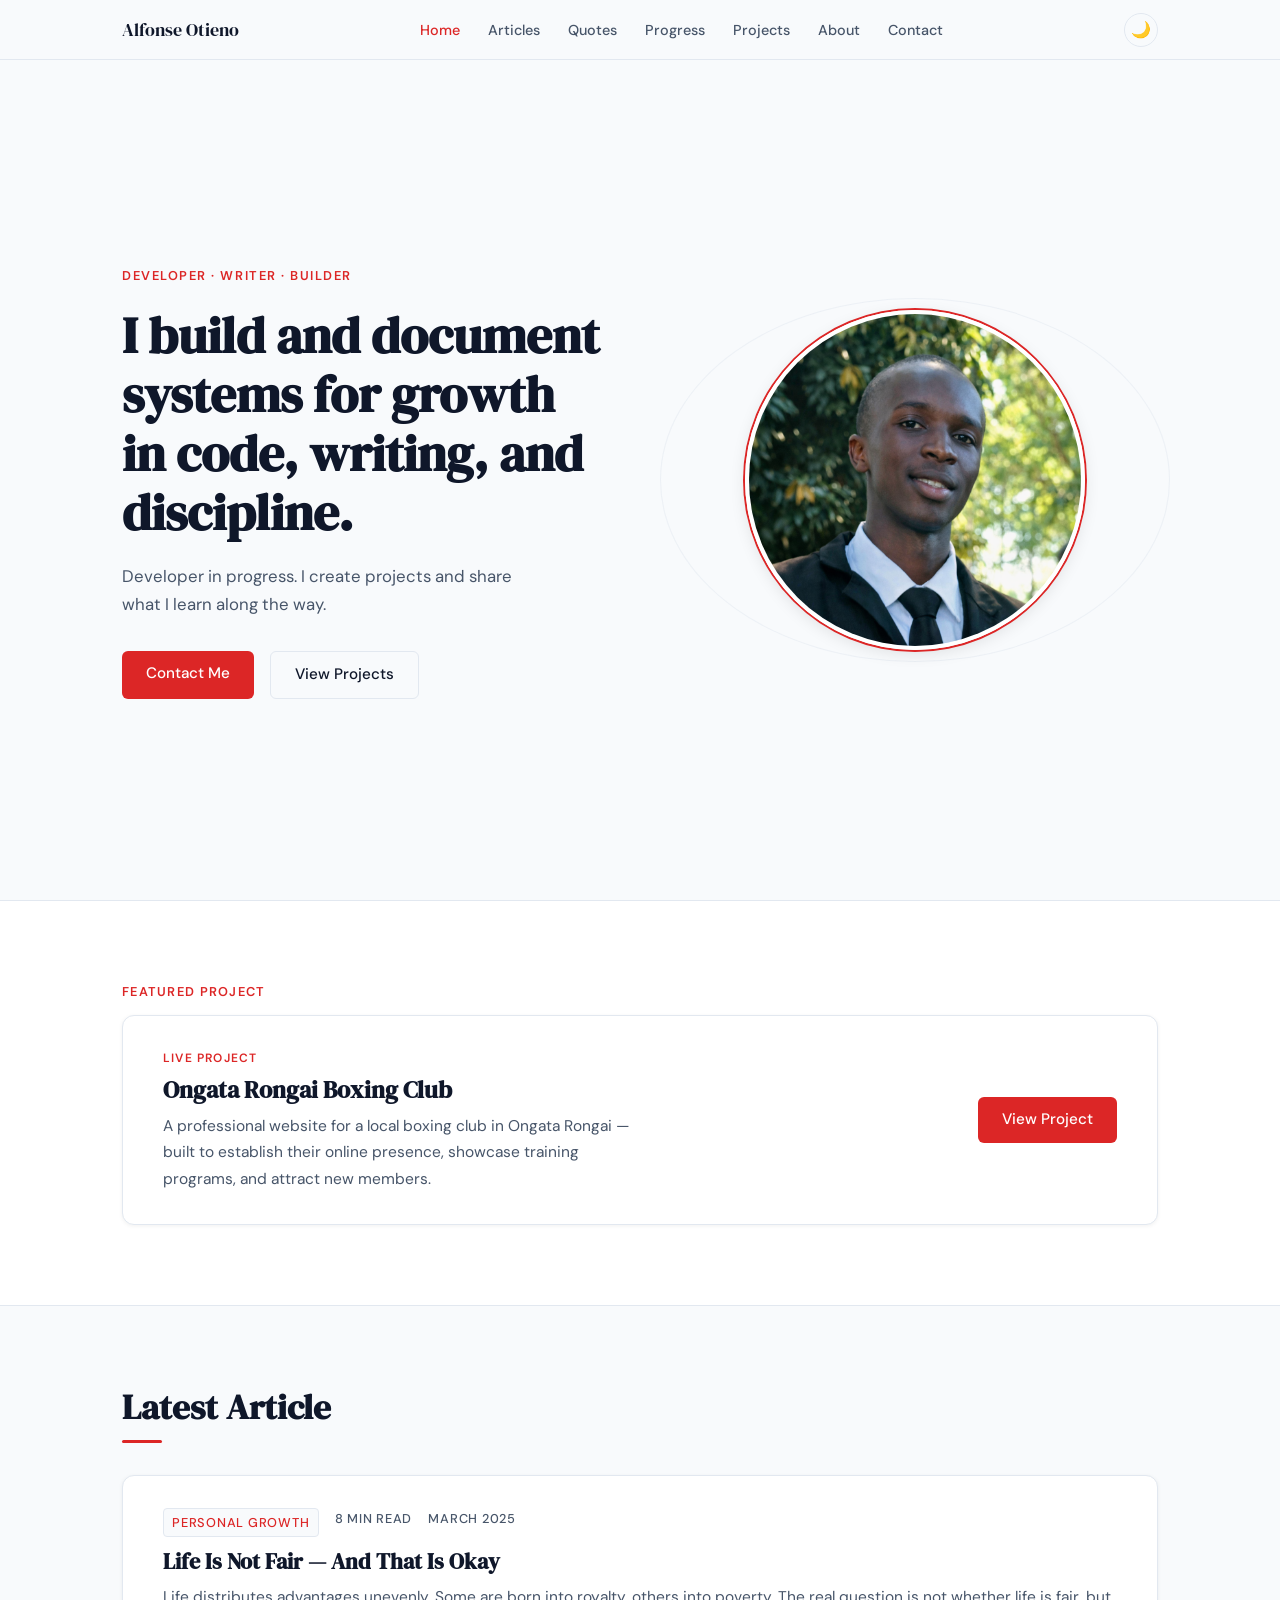
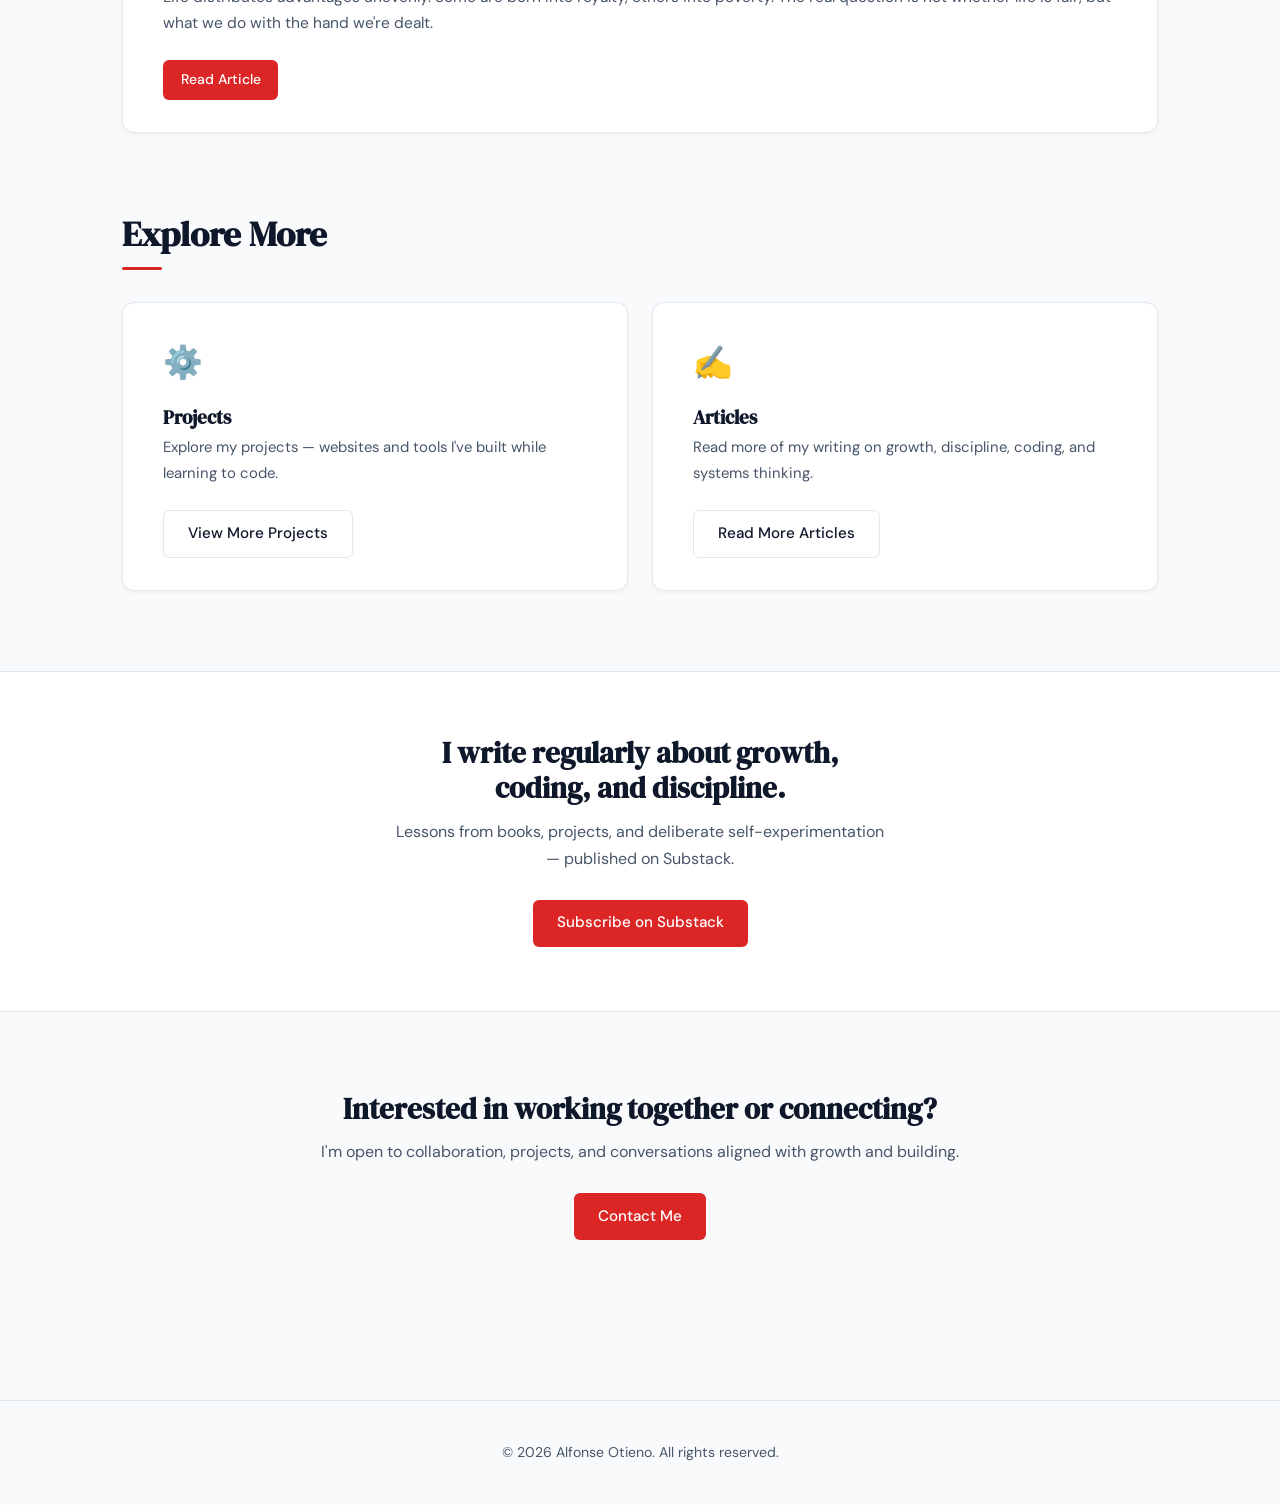
==== index.html @ d92a1841 "Added meta data to improve SEO" ====
<!DOCTYPE html>
<html lang="en">
<head>
<meta charset="UTF-8" />
<meta name="viewport" content="width=device-width, initial-scale=1.0"/>
<!-- Primary SEO -->
<meta name="description" content="Alfonse Otieno — developer portfolio featuring real-world projects, coding progress, and lessons learned while building systems for growth.">
<meta name="keywords" content="Alfonse Otieno, developer portfolio, learn coding, beginner developer, web development projects, JavaScript, HTML, CSS">
<meta name="author" content="Alfonse Otieno">
<meta name="robots" content="index, follow">

<link rel="canonical" href="https://alfonseotieno.github.io/">
<title>Alfonse Otieno — Developer & Self-Directed Learner</title>
<link rel="preconnect" href="https://fonts.googleapis.com">
<link rel="preconnect" href="https://fonts.gstatic.com" crossorigin>
<link href="https://fonts.googleapis.com/css2?family=DM+Serif+Display:ital@0;1&family=DM+Sans:wght@300;400;500;600&display=swap" rel="stylesheet">
<link rel="stylesheet" href="style.css">
</head>
<body>

<!-- NAV -->
<nav>
  <div class="nav-inner">
    <a class="nav-logo" href="index.html">Alfonse Otieno</a>
    <ul class="nav-links">
      <li><a href="index.html">Home</a></li>
      <li><a href="articles.html">Articles</a></li>
      <li><a href="quotes.html">Quotes</a></li>
      <li><a href="progress.html">Progress</a></li>
      <li><a href="projects.html">Projects</a></li>
      <li><a href="about.html">About</a></li>
      <li><a href="contact.html">Contact</a></li>
    </ul>
    <div style="display:flex;align-items:center;gap:0.75rem;">
      <button class="theme-toggle" title="Toggle theme" aria-label="Toggle theme">
        <span id="theme-icon">🌙</span>
      </button>
      <button class="hamburger" aria-label="Menu">
        <span></span><span></span><span></span>
      </button>
    </div>
  </div>
</nav>
<div class="mobile-menu" id="mobile-menu">
  <a href="index.html">Home</a>
  <a href="articles.html">Articles</a>
  <a href="quotes.html">Quotes</a>
  <a href="progress.html">Progress</a>
  <a href="projects.html">Projects</a>
  <a href="about.html">About</a>
  <a href="contact.html">Contact</a>
</div>

<!-- HERO -->
<section class="hero">
  <div class="container">
    <div class="hero-inner">
      <div class="hero-text">
        <span class="hero-eyebrow">Developer · Writer · Builder</span>
        <h1 class="hero-headline">I build and document systems for growth in code, writing, and discipline.</h1>
        <p class="hero-subtext">Developer in progress. I create projects and share what I learn along the way.</p>
        <div class="hero-buttons">
          <a href="contact.html" class="btn btn-primary">Contact Me</a>
          <a href="projects.html" class="btn btn-secondary">View Projects</a>
        </div>
      </div>
      <div class="hero-image-wrap">
        <img src="alfonse.png" alt="Alfonse Otieno" />
      </div>
    </div>
  </div>
</section>

<!-- FEATURED PROJECT -->
<section class="section" style="background:var(--card-bg);border-top:1px solid var(--border);border-bottom:1px solid var(--border);">
  <div class="container">
    <p class="featured-label">Featured Project</p>
    <div class="featured-project-card">
      <div>
        <div class="project-label">Live Project</div>
        <h3>Ongata Rongai Boxing Club</h3>
        <p>A professional website for a local boxing club in Ongata Rongai — built to establish their online presence, showcase training programs, and attract new members.</p>
      </div>
      <div class="fp-actions">
        <a href="https://orbc.co.ke" target="_blank" rel="noopener" class="btn btn-primary">View Project</a>
      </div>
    </div>
  </div>
</section>

<!-- LATEST ARTICLE -->
<section class="section">
  <div class="container">
    <h2 class="section-title">Latest Article</h2>
    <div class="divider"></div>
    <div class="article-preview-card">
      <div class="article-meta">
        <span class="tag">Personal Growth</span>
        <span>8 min read</span>
        <span>March 2025</span>
      </div>
      <h3>Life Is Not Fair — And That Is Okay</h3>
      <p>Life distributes advantages unevenly. Some are born into royalty, others into poverty. The real question is not whether life is fair, but what we do with the hand we're dealt.</p>
      <a href="articles.html" class="btn btn-primary btn-sm">Read Article</a>
    </div>
  </div>
</section>

<!-- EXPLORE MORE -->
<section class="section" style="padding-top:0;">
  <div class="container">
    <h2 class="section-title">Explore More</h2>
    <div class="divider"></div>
    <div class="explore-grid">
      <div class="explore-card">
        <div class="icon">⚙️</div>
        <h3>Projects</h3>
        <p>Explore my projects — websites and tools I've built while learning to code.</p>
        <a href="projects.html" class="btn btn-secondary">View More Projects</a>
      </div>
      <div class="explore-card">
        <div class="icon">✍️</div>
        <h3>Articles</h3>
        <p>Read more of my writing on growth, discipline, coding, and systems thinking.</p>
        <a href="articles.html" class="btn btn-secondary">Read More Articles</a>
      </div>
    </div>
  </div>
</section>

<!-- SUBSTACK CTA -->
<section class="substack-section">
  <div class="substack-inner">
    <h2>I write regularly about growth, coding, and discipline.</h2>
    <p>Lessons from books, projects, and deliberate self-experimentation — published on Substack.</p>
    <a href="https://alfonseotieno.substack.com" target="_blank" rel="noopener" class="btn btn-primary">Subscribe on Substack</a>
  </div>
</section>

<!-- FINAL CTA -->
<section class="section final-cta">
  <div class="container">
    <h2>Interested in working together or connecting?</h2>
    <p>I'm open to collaboration, projects, and conversations aligned with growth and building.</p>
    <a href="contact.html" class="btn btn-primary">Contact Me</a>
  </div>
</section>

<footer>
  <div class="container">
    <p>© 2026 Alfonse Otieno. All rights reserved.</p>
  </div>
</footer>

<script src="main.js"></script>
</body>
</html>
---- style.css ----
/* ============================================================
   ALFONSE OTIENO — PORTFOLIO
   style.css — Global Stylesheet
   ============================================================ */

/* ── COLOR SYSTEM ─────────────────────────────────────────── */
:root {
  --bg: #F8FAFC;
  --text-primary: #0F172A;
  --text-secondary: #475569;
  --accent: #DC2626;
  --accent-hover: #B91C1C;
  --card-bg: #FFFFFF;
  --border: #E2E8F0;
  --shadow: 0 1px 4px rgba(0,0,0,0.06);
  --shadow-hover: 0 4px 16px rgba(0,0,0,0.10);
  --nav-bg: rgba(248,250,252,0.92);
}
[data-theme="dark"] {
  --bg: #0B0F19;
  --text-primary: #E2E8F0;
  --text-secondary: #94A3B8;
  --accent: #EF4444;
  --accent-hover: #DC2626;
  --card-bg: #111827;
  --border: #1F2937;
  --shadow: 0 1px 4px rgba(0,0,0,0.3);
  --shadow-hover: 0 4px 16px rgba(0,0,0,0.4);
  --nav-bg: rgba(11,15,25,0.92);
}

/* ── BASE ─────────────────────────────────────────────────── */
*, *::before, *::after { box-sizing: border-box; margin: 0; padding: 0; }
html { scroll-behavior: smooth; }
body {
  font-family: 'DM Sans', sans-serif;
  background: var(--bg);
  color: var(--text-primary);
  line-height: 1.7;
  transition: background 0.3s, color 0.3s;
}
h1, h2, h3, h4 {
  font-family: 'DM Serif Display', serif;
  color: var(--text-primary);
  line-height: 1.2;
}
p { color: var(--text-secondary); }
a { color: var(--text-primary); text-decoration: none; transition: color 0.2s; }
a:hover { color: var(--accent); }
img { max-width: 100%; display: block; }

/* ── BUTTONS ──────────────────────────────────────────────── */
.btn {
  display: inline-block;
  padding: 0.65rem 1.5rem;
  border-radius: 6px;
  font-family: 'DM Sans', sans-serif;
  font-weight: 500;
  font-size: 0.95rem;
  cursor: pointer;
  border: none;
  transition: background 0.2s, color 0.2s, box-shadow 0.2s, transform 0.15s;
  text-decoration: none;
}
.btn-primary { background: var(--accent); color: #fff; }
.btn-primary:hover {
  background: var(--accent-hover);
  color: #fff;
  transform: translateY(-1px);
  box-shadow: 0 4px 12px rgba(220,38,38,0.25);
}
.btn-secondary {
  background: transparent;
  color: var(--text-primary);
  border: 1.5px solid var(--border);
}
.btn-secondary:hover {
  background: var(--card-bg);
  color: var(--accent);
  border-color: var(--accent);
  transform: translateY(-1px);
}
.btn-sm { padding: 0.5rem 1.1rem; font-size: 0.875rem; }

/* ── NAV ──────────────────────────────────────────────────── */
nav {
  position: fixed;
  top: 0; left: 0; right: 0;
  z-index: 100;
  background: var(--nav-bg);
  backdrop-filter: blur(10px);
  border-bottom: 1px solid var(--border);
  height: 60px;
  display: flex;
  align-items: center;
}
.nav-inner {
  max-width: 1100px;
  margin: 0 auto;
  padding: 0 2rem;
  width: 100%;
  display: flex;
  align-items: center;
  justify-content: space-between;
}
.nav-logo {
  font-family: 'DM Serif Display', serif;
  font-size: 1.15rem;
  color: var(--text-primary);
  font-weight: 400;
}
.nav-links {
  display: flex;
  align-items: center;
  gap: 1.75rem;
  list-style: none;
}
.nav-links a {
  font-size: 0.9rem;
  font-weight: 500;
  color: var(--text-secondary);
  transition: color 0.2s;
}
.nav-links a:hover,
.nav-links a.active { color: var(--accent); }
.theme-toggle {
  background: none;
  border: 1.5px solid var(--border);
  border-radius: 50%;
  width: 34px; height: 34px;
  cursor: pointer;
  display: flex; align-items: center; justify-content: center;
  font-size: 1rem;
  color: var(--text-primary);
  transition: border-color 0.2s, color 0.2s;
}
.theme-toggle:hover { border-color: var(--accent); color: var(--accent); }
.hamburger {
  display: none;
  flex-direction: column;
  gap: 5px;
  cursor: pointer;
  background: none;
  border: none;
  padding: 4px;
}
.hamburger span {
  display: block;
  width: 22px; height: 2px;
  background: var(--text-primary);
  border-radius: 2px;
  transition: all 0.3s;
}
.mobile-menu {
  display: none;
  position: fixed;
  top: 60px; left: 0; right: 0;
  background: var(--card-bg);
  border-bottom: 1px solid var(--border);
  z-index: 99;
  padding: 1rem 2rem 1.5rem;
  flex-direction: column;
  gap: 1rem;
}
.mobile-menu.open { display: flex; }
.mobile-menu a {
  font-size: 1rem;
  font-weight: 500;
  color: var(--text-secondary);
  padding: 0.5rem 0;
  border-bottom: 1px solid var(--border);
}
.mobile-menu a:hover { color: var(--accent); }

/* ── LAYOUT UTILITIES ─────────────────────────────────────── */
body { padding-top: 60px; }
.container { max-width: 1100px; margin: 0 auto; padding: 0 2rem; }
.section { padding: 5rem 0; }
.section-sm { padding: 3.5rem 0; }
.section-title { font-size: clamp(1.6rem, 3vw, 2.2rem); margin-bottom: 0.5rem; }
.section-subtitle { color: var(--text-secondary); font-size: 1.05rem; margin-bottom: 2.5rem; }
.divider {
  width: 40px; height: 3px;
  background: var(--accent);
  border-radius: 2px;
  margin: 0.75rem 0 2rem;
}
.page-header {
  padding: 5rem 0 3rem;
  border-bottom: 1px solid var(--border);
  margin-bottom: 4rem;
}
.page-header h1 { font-size: clamp(2rem, 4vw, 3rem); margin-bottom: 0.5rem; }
.page-header p { font-size: 1.05rem; max-width: 520px; }

/* ── FOOTER ───────────────────────────────────────────────── */
footer {
  border-top: 1px solid var(--border);
  padding: 2.5rem 0;
  text-align: center;
  margin-top: 5rem;
}
footer p { font-size: 0.88rem; color: var(--text-secondary); }

/* ── HOME — HERO ──────────────────────────────────────────── */
.hero {
  min-height: calc(100vh - 60px);
  display: flex;
  align-items: center;
  padding: 4rem 0;
}
.hero-inner {
  display: grid;
  grid-template-columns: 1fr 1fr;
  gap: 4rem;
  align-items: center;
  width: 100%;
}
.hero-eyebrow {
  display: inline-block;
  font-size: 0.8rem;
  font-weight: 600;
  letter-spacing: 0.12em;
  text-transform: uppercase;
  color: var(--accent);
  margin-bottom: 1.25rem;
}
.hero-headline {
  font-size: clamp(2rem, 4.5vw, 3.2rem);
  line-height: 1.15;
  margin-bottom: 1.25rem;
}
.hero-subtext {
  font-size: 1.05rem;
  color: var(--text-secondary);
  margin-bottom: 2rem;
  max-width: 420px;
}
.hero-buttons { display: flex; gap: 1rem; flex-wrap: wrap; }
.hero-image-wrap {
  display: flex;
  justify-content: center;
  align-items: center;
  position: relative;
}
.hero-image-wrap::before {
  content: '';
  position: absolute;
  inset: -12px;
  border: 1.5px solid var(--border);
  border-radius: 50%;
  opacity: 0.5;
}
.hero-image-wrap img {
  width: 340px; height: 340px;
  object-fit: cover;
  border-radius: 50%;
  border: 4px solid var(--card-bg);
  box-shadow: 0 0 0 2px var(--accent), var(--shadow-hover);
  position: relative;
  z-index: 1;
}

/* ── HOME — FEATURED PROJECT ──────────────────────────────── */
.featured-project-card {
  background: var(--card-bg);
  border: 1px solid var(--border);
  border-radius: 12px;
  padding: 2rem 2.5rem;
  box-shadow: var(--shadow);
  display: flex;
  justify-content: space-between;
  align-items: center;
  gap: 2rem;
  transition: box-shadow 0.2s, transform 0.2s;
}
.featured-project-card:hover { box-shadow: var(--shadow-hover); transform: translateY(-2px); }
.featured-project-card .project-label {
  font-size: 0.75rem;
  font-weight: 600;
  letter-spacing: 0.1em;
  text-transform: uppercase;
  color: var(--accent);
  margin-bottom: 0.5rem;
}
.featured-project-card h3 { font-size: 1.5rem; margin-bottom: 0.5rem; }
.featured-project-card p { font-size: 0.97rem; max-width: 480px; }
.featured-project-card .fp-actions { flex-shrink: 0; }
.featured-label {
  font-size: 0.8rem;
  text-transform: uppercase;
  letter-spacing: 0.1em;
  color: var(--accent);
  font-family: 'DM Sans', sans-serif;
  font-weight: 600;
  margin-bottom: 0.75rem;
}

/* ── HOME — ARTICLE PREVIEW ───────────────────────────────── */
.article-preview-card {
  background: var(--card-bg);
  border: 1px solid var(--border);
  border-radius: 12px;
  padding: 2rem 2.5rem;
  box-shadow: var(--shadow);
  transition: box-shadow 0.2s, transform 0.2s;
}
.article-preview-card:hover { box-shadow: var(--shadow-hover); transform: translateY(-2px); }
.article-meta {
  display: flex; gap: 1rem;
  font-size: 0.8rem;
  font-weight: 500;
  color: var(--text-secondary);
  margin-bottom: 0.75rem;
  text-transform: uppercase;
  letter-spacing: 0.06em;
  flex-wrap: wrap;
}
.article-meta .tag {
  background: var(--bg);
  border: 1px solid var(--border);
  border-radius: 4px;
  padding: 0.15rem 0.5rem;
  color: var(--accent);
}
.article-preview-card h3 { font-size: 1.4rem; margin-bottom: 0.5rem; }
.article-preview-card p { font-size: 0.97rem; margin-bottom: 1.5rem; }

/* ── HOME — EXPLORE MORE ──────────────────────────────────── */
.explore-grid {
  display: grid;
  grid-template-columns: 1fr 1fr;
  gap: 1.5rem;
}
.explore-card {
  background: var(--card-bg);
  border: 1px solid var(--border);
  border-radius: 12px;
  padding: 2rem 2.5rem;
  box-shadow: var(--shadow);
  transition: box-shadow 0.2s, transform 0.2s;
}
.explore-card:hover { box-shadow: var(--shadow-hover); transform: translateY(-2px); }
.explore-card .icon { font-size: 2rem; margin-bottom: 1rem; }
.explore-card h3 { font-size: 1.2rem; margin-bottom: 0.4rem; }
.explore-card p { font-size: 0.93rem; margin-bottom: 1.5rem; }

/* ── HOME — SUBSTACK CTA ──────────────────────────────────── */
.substack-section {
  background: var(--card-bg);
  border-top: 1px solid var(--border);
  border-bottom: 1px solid var(--border);
}
.substack-inner {
  text-align: center;
  max-width: 560px;
  margin: 0 auto;
  padding: 4rem 2rem;
}
.substack-inner h2 { font-size: 1.8rem; margin-bottom: 0.75rem; }
.substack-inner p { margin-bottom: 1.75rem; }

/* ── HOME — FINAL CTA ─────────────────────────────────────── */
.final-cta { text-align: center; }
.final-cta h2 { font-size: 1.8rem; margin-bottom: 0.75rem; }
.final-cta p { margin-bottom: 1.75rem; }

/* ── ARTICLES PAGE ────────────────────────────────────────── */
.articles-grid { display: grid; gap: 1.5rem; }
.article-card {
  background: var(--card-bg);
  border: 1px solid var(--border);
  border-radius: 12px;
  padding: 1.75rem 2rem;
  box-shadow: var(--shadow);
  transition: box-shadow 0.2s, transform 0.2s;
  display: block;
}
.article-card:hover { box-shadow: var(--shadow-hover); transform: translateY(-2px); color: var(--text-primary); }
.article-card h3 { font-size: 1.3rem; margin-bottom: 0.5rem; color: var(--text-primary); }
.article-card p { font-size: 0.95rem; margin-bottom: 1.25rem; }
.article-card .read-more { color: var(--accent); font-weight: 500; font-size: 0.9rem; }

/* Article single page */
.article-back {
  display: inline-flex;
  align-items: center;
  gap: 0.5rem;
  color: var(--text-secondary);
  font-size: 0.9rem;
  margin-bottom: 2rem;
  transition: color 0.2s;
}
.article-back:hover { color: var(--accent); }
.article-full { max-width: 700px; margin: 0 auto; padding: 3rem 0; }
.article-full h1 { font-size: clamp(1.8rem, 3.5vw, 2.5rem); margin-bottom: 0.75rem; }
.article-full .article-meta { margin-bottom: 2rem; }
.article-full-body { color: var(--text-secondary); font-size: 1.05rem; line-height: 1.85; }
.article-full-body p { margin-bottom: 1.5rem; }
.article-full-body h2 { font-size: 1.4rem; color: var(--text-primary); margin: 2rem 0 1rem; }
.article-cta {
  margin-top: 3rem;
  background: var(--card-bg);
  border: 1px solid var(--border);
  border-radius: 12px;
  padding: 2rem 2.5rem;
  text-align: center;
}
.article-cta p { margin-bottom: 1.25rem; }

/* ── QUOTES PAGE ──────────────────────────────────────────── */
.quotes-grid {
  display: grid;
  grid-template-columns: 1fr 1fr;
  gap: 1.5rem;
}
.quote-card {
  background: var(--card-bg);
  border: 1px solid var(--border);
  border-radius: 12px;
  padding: 1.75rem 2rem;
  box-shadow: var(--shadow);
  transition: box-shadow 0.2s, transform 0.2s;
}
.quote-card:hover { box-shadow: var(--shadow-hover); transform: translateY(-2px); }
.quote-tag {
  display: inline-block;
  font-size: 0.72rem;
  font-weight: 600;
  letter-spacing: 0.1em;
  text-transform: uppercase;
  color: var(--accent);
  border: 1px solid var(--accent);
  border-radius: 4px;
  padding: 0.15rem 0.55rem;
  margin-bottom: 1rem;
  opacity: 0.85;
}
.quote-mark {
  font-size: 3rem;
  color: var(--accent);
  opacity: 0.15;
  font-family: 'DM Serif Display', serif;
  line-height: 1;
  margin-bottom: -0.5rem;
}
.quote-text {
  font-family: 'DM Serif Display', serif;
  font-size: 1.1rem;
  color: var(--text-primary);
  line-height: 1.55;
  margin-bottom: 1rem;
  font-style: italic;
}
.quote-author { font-size: 0.87rem; font-weight: 500; color: var(--text-secondary); }

/* ── PROGRESS PAGE ────────────────────────────────────────── */
.stats-grid {
  display: grid;
  grid-template-columns: repeat(4, 1fr);
  gap: 1.5rem;
  margin-bottom: 4rem;
}
.stat-card {
  background: var(--card-bg);
  border: 1px solid var(--border);
  border-radius: 12px;
  padding: 1.75rem;
  text-align: center;
  box-shadow: var(--shadow);
  transition: box-shadow 0.2s, transform 0.2s;
}
.stat-card:hover { box-shadow: var(--shadow-hover); transform: translateY(-2px); }
.stat-number {
  font-family: 'DM Serif Display', serif;
  font-size: 3rem;
  color: var(--accent);
  line-height: 1;
  margin-bottom: 0.4rem;
}
.stat-label { font-size: 0.9rem; color: var(--text-secondary); font-weight: 500; }

/* Timeline */
.timeline { position: relative; padding-left: 2rem; }
.timeline::before {
  content: '';
  position: absolute;
  left: 0; top: 0; bottom: 0;
  width: 2px;
  background: var(--border);
}
.timeline-item { position: relative; margin-bottom: 2.5rem; padding-left: 1.5rem; }
.timeline-item::before {
  content: '';
  position: absolute;
  left: -2.4rem; top: 0.4rem;
  width: 10px; height: 10px;
  border-radius: 50%;
  background: var(--accent);
  box-shadow: 0 0 0 3px var(--bg);
}
.timeline-date {
  font-size: 0.8rem;
  font-weight: 600;
  letter-spacing: 0.08em;
  text-transform: uppercase;
  color: var(--accent);
  margin-bottom: 0.3rem;
}
.timeline-event { font-size: 1rem; color: var(--text-primary); font-weight: 500; }
.timeline-desc { font-size: 0.9rem; color: var(--text-secondary); margin-top: 0.2rem; }

/* Books */
.books-grid {
  display: grid;
  grid-template-columns: 1fr 1fr 1fr;
  gap: 1.5rem;
}
.book-card {
  background: var(--card-bg);
  border: 1px solid var(--border);
  border-radius: 12px;
  padding: 1.75rem;
  box-shadow: var(--shadow);
  transition: box-shadow 0.2s, transform 0.2s;
}
.book-card:hover { box-shadow: var(--shadow-hover); transform: translateY(-2px); }
.book-cover-placeholder {
  width: 80px; height: 110px;
  border-radius: 4px;
  background: var(--bg);
  border: 1px solid var(--border);
  display: flex; align-items: center; justify-content: center;
  font-size: 2rem;
  margin-bottom: 1rem;
}
.book-title { font-size: 1.1rem; margin-bottom: 0.3rem; }
.book-completed { font-size: 0.78rem; color: var(--accent); font-weight: 500; letter-spacing: 0.06em; margin-bottom: 0.75rem; }
.book-desc { font-size: 0.9rem; margin-bottom: 1rem; }
.book-takeaways { list-style: none; margin-bottom: 1rem; }
.book-takeaways li {
  font-size: 0.88rem;
  color: var(--text-secondary);
  padding: 0.3rem 0 0.3rem 1rem;
  border-bottom: 1px solid var(--border);
  position: relative;
}
.book-takeaways li::before { content: '→'; position: absolute; left: 0; color: var(--accent); }
.book-applied {
  font-size: 0.85rem;
  color: var(--text-secondary);
  background: var(--bg);
  border-left: 3px solid var(--accent);
  padding: 0.5rem 0.75rem;
  border-radius: 0 4px 4px 0;
  font-style: italic;
}
.book-applied strong { color: var(--text-primary); font-style: normal; }

/* ── PROJECTS PAGE ────────────────────────────────────────── */
.projects-grid {
  display: grid;
  grid-template-columns: 1fr 1fr;
  gap: 1.5rem;
  margin-bottom: 3rem;
}
.project-card {
  background: var(--card-bg);
  border: 1px solid var(--border);
  border-radius: 12px;
  overflow: hidden;
  box-shadow: var(--shadow);
  transition: box-shadow 0.2s, transform 0.2s;
}
.project-card:hover { box-shadow: var(--shadow-hover); transform: translateY(-2px); }
.project-thumb {
  width: 100%; height: 200px;
  background: var(--bg);
  display: flex; align-items: center; justify-content: center;
  font-size: 3rem;
  border-bottom: 1px solid var(--border);
}
.project-body { padding: 1.75rem; }
.project-stack { display: flex; gap: 0.5rem; flex-wrap: wrap; margin-bottom: 0.75rem; }
.stack-tag {
  font-size: 0.72rem;
  font-weight: 600;
  letter-spacing: 0.08em;
  text-transform: uppercase;
  background: var(--bg);
  border: 1px solid var(--border);
  border-radius: 4px;
  padding: 0.2rem 0.55rem;
  color: var(--text-secondary);
}
.project-body h3 { font-size: 1.25rem; margin-bottom: 0.4rem; }
.project-body p { font-size: 0.93rem; margin-bottom: 1.25rem; }
.project-actions { display: flex; gap: 0.75rem; }
.github-cta {
  text-align: center;
  background: var(--card-bg);
  border: 1px solid var(--border);
  border-radius: 12px;
  padding: 2.5rem;
  box-shadow: var(--shadow);
}
.github-cta h3 { font-size: 1.4rem; margin-bottom: 0.5rem; }
.github-cta p { margin-bottom: 1.5rem; }

/* ── ABOUT PAGE ───────────────────────────────────────────── */
.about-grid {
  display: grid;
  grid-template-columns: 1fr 2fr;
  gap: 4rem;
  align-items: start;
}
.about-img {
  width: 100%;
  aspect-ratio: 3/4;
  object-fit: cover;
  border-radius: 12px;
  border: 1px solid var(--border);
}
.about-content h1 { font-size: clamp(2rem, 3vw, 2.8rem); margin-bottom: 0.5rem; }
.about-tagline { font-size: 1.1rem; color: var(--accent); font-weight: 500; margin-bottom: 1.5rem; }
.about-content p { margin-bottom: 1.25rem; font-size: 1rem; }
.about-values { margin: 2rem 0; }
.about-values h3 { font-size: 1.1rem; margin-bottom: 1rem; }
.values-list {
  display: grid;
  grid-template-columns: 1fr 1fr;
  gap: 0.75rem;
  list-style: none;
}
.values-list li {
  font-size: 0.95rem;
  color: var(--text-secondary);
  display: flex; align-items: center; gap: 0.5rem;
}
.values-list li::before { content: '→'; color: var(--accent); font-weight: bold; }

/* ── CONTACT PAGE ─────────────────────────────────────────── */
.contact-grid {
  display: grid;
  grid-template-columns: 1fr 1fr;
  gap: 4rem;
  align-items: start;
}
.contact-info h2 { font-size: 2rem; margin-bottom: 0.5rem; }
.contact-info p { margin-bottom: 2rem; }
.contact-icons { display: flex; gap: 1.25rem; margin-bottom: 2.5rem; }
.contact-icon-btn {
  width: 48px; height: 48px;
  border-radius: 10px;
  background: var(--card-bg);
  border: 1.5px solid var(--border);
  display: flex; align-items: center; justify-content: center;
  font-size: 1.25rem;
  text-decoration: none;
  color: var(--text-secondary);
  transition: color 0.2s, border-color 0.2s, transform 0.15s, box-shadow 0.2s;
}
.contact-icon-btn:hover {
  color: var(--accent);
  border-color: var(--accent);
  transform: translateY(-2px);
  box-shadow: 0 4px 12px rgba(220,38,38,0.15);
}
.social-links { margin-top: 2rem; }
.social-links h4 {
  font-size: 0.85rem;
  text-transform: uppercase;
  letter-spacing: 0.1em;
  color: var(--text-secondary);
  margin-bottom: 1rem;
  font-family: 'DM Sans', sans-serif;
}
.social-icons { display: flex; gap: 1rem; }
.social-icon {
  width: 42px; height: 42px;
  border-radius: 8px;
  background: var(--card-bg);
  border: 1.5px solid var(--border);
  display: flex; align-items: center; justify-content: center;
  font-size: 1.1rem;
  text-decoration: none;
  color: var(--text-secondary);
  transition: color 0.2s, border-color 0.2s, transform 0.15s;
}
.social-icon:hover { color: var(--accent); border-color: var(--accent); transform: translateY(-2px); }
.contact-form-wrap {
  background: var(--card-bg);
  border: 1px solid var(--border);
  border-radius: 12px;
  padding: 2rem 2.5rem;
  box-shadow: var(--shadow);
}
.form-group { margin-bottom: 1.25rem; }
.form-group label {
  display: block;
  font-size: 0.88rem;
  font-weight: 600;
  color: var(--text-primary);
  margin-bottom: 0.4rem;
}
.form-group input,
.form-group textarea {
  width: 100%;
  padding: 0.7rem 1rem;
  background: var(--bg);
  border: 1.5px solid var(--border);
  border-radius: 6px;
  color: var(--text-primary);
  font-family: 'DM Sans', sans-serif;
  font-size: 0.95rem;
  transition: border-color 0.2s;
  outline: none;
  resize: vertical;
}
.form-group input:focus,
.form-group textarea:focus { border-color: var(--accent); }
.form-success {
  display: none;
  text-align: center;
  padding: 1rem;
  color: var(--accent);
  font-weight: 500;
}

/* ── RESPONSIVE ───────────────────────────────────────────── */
@media (max-width: 900px) {
  .hero-inner { grid-template-columns: 1fr; text-align: center; }
  .hero-image-wrap { order: -1; justify-content: center; }
  .hero-buttons { justify-content: center; }
  .hero-subtext { margin: 0 auto 2rem; }
  .stats-grid { grid-template-columns: 1fr 1fr; }
  .books-grid { grid-template-columns: 1fr 1fr; }
  .projects-grid { grid-template-columns: 1fr; }
  .quotes-grid { grid-template-columns: 1fr; }
  .about-grid { grid-template-columns: 1fr; }
  .contact-grid { grid-template-columns: 1fr; }
  .explore-grid { grid-template-columns: 1fr; }
  .featured-project-card { flex-direction: column; }
  .values-list { grid-template-columns: 1fr; }
}
@media (max-width: 768px) {
  .nav-links { display: none; }
  .hamburger { display: flex; }
  .hero-image-wrap img { width: 220px; height: 220px; }
  .stats-grid { grid-template-columns: 1fr 1fr; }
  .books-grid { grid-template-columns: 1fr; }
}
@media (max-width: 480px) {
  .container { padding: 0 1.25rem; }
  .stats-grid { grid-template-columns: 1fr 1fr; }
}
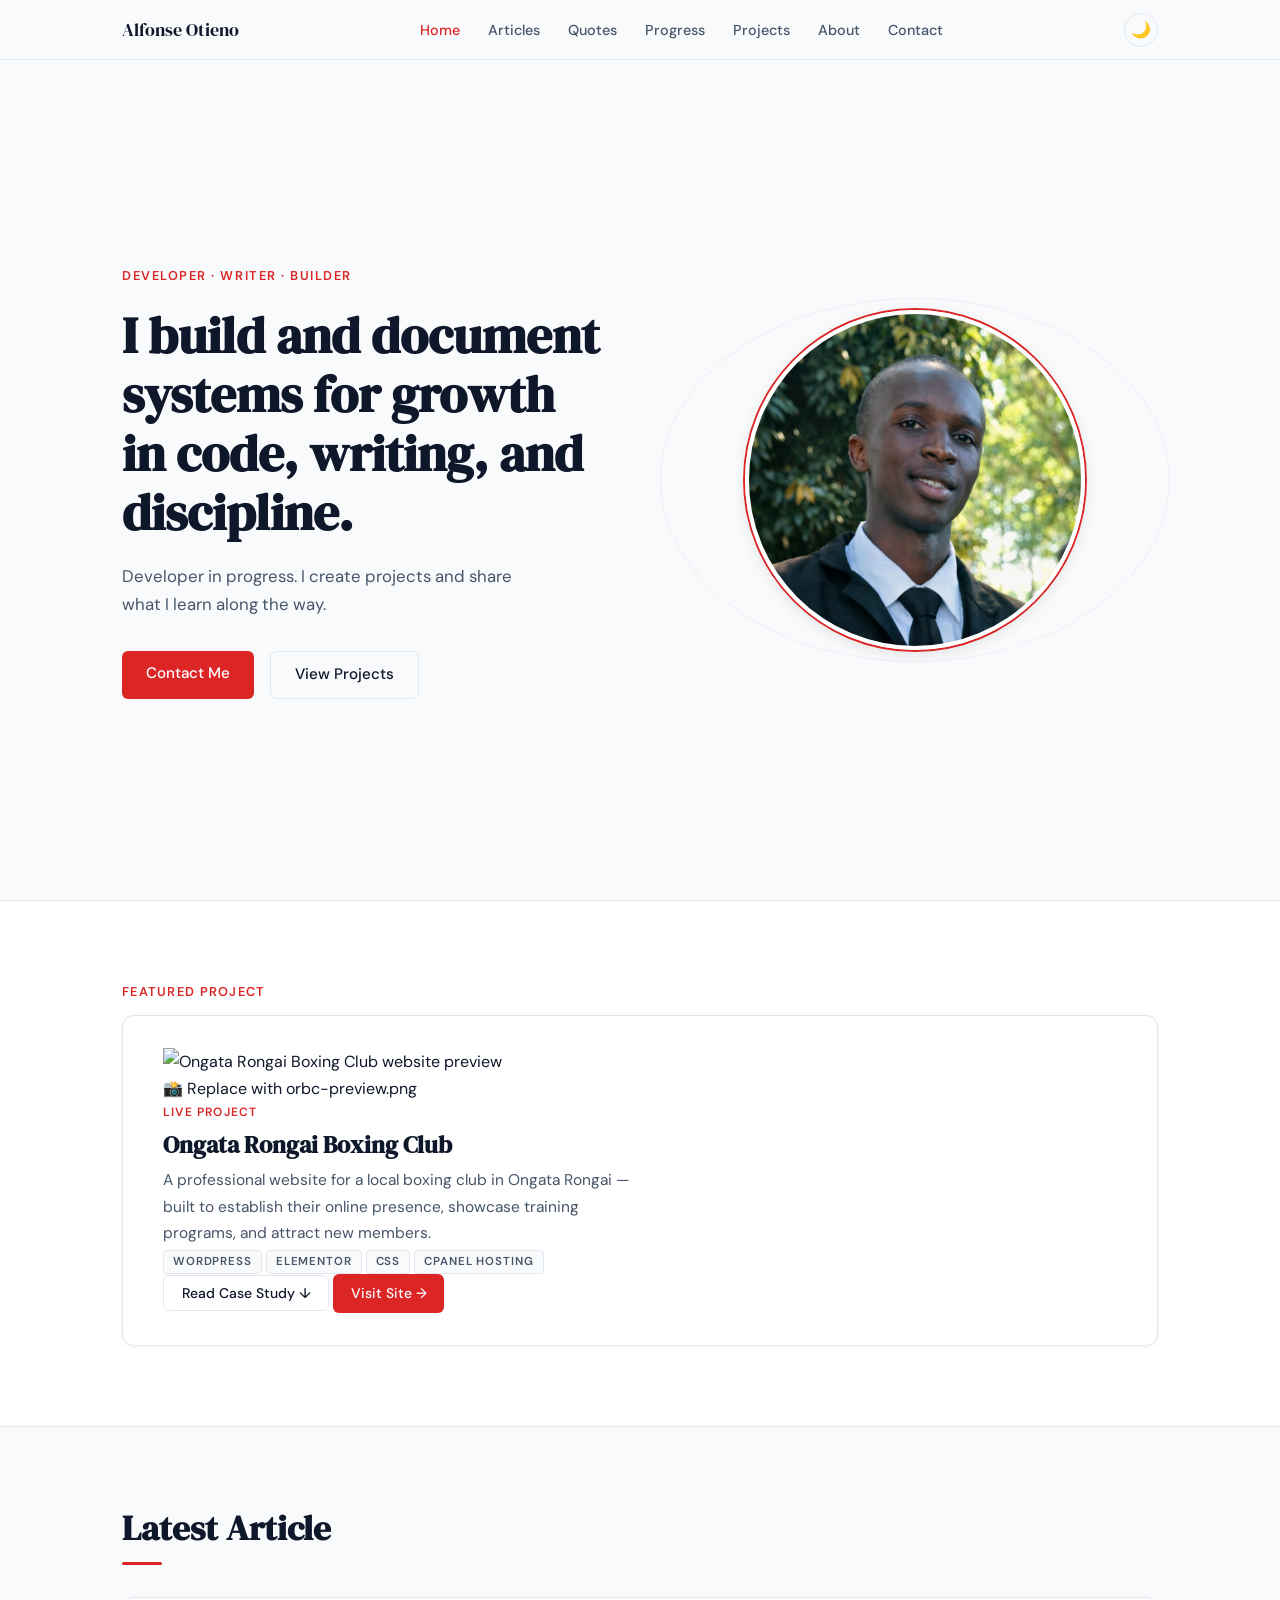
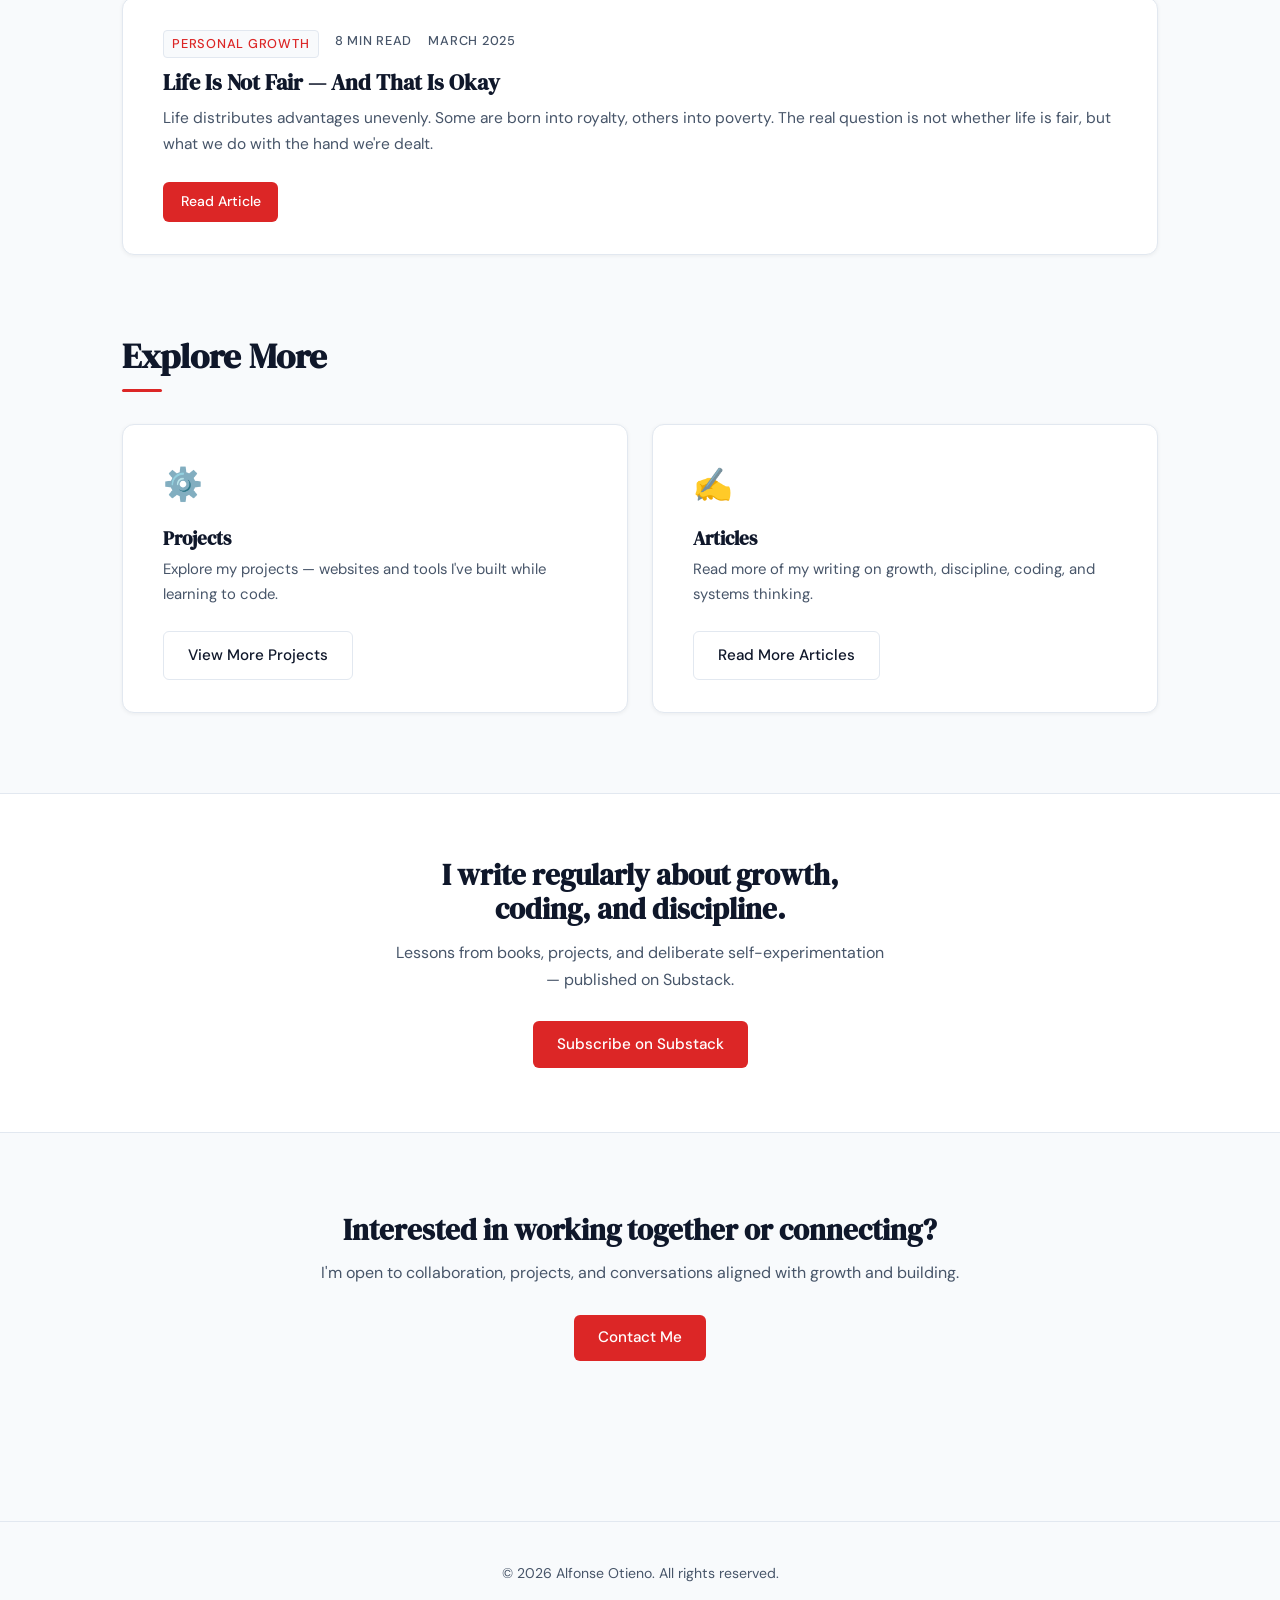
==== commit 25becd97: "update index.html" ====
--- a/index.html
+++ b/index.html
@@ -3,18 +3,63 @@
 <head>
 <meta charset="UTF-8" />
 <meta name="viewport" content="width=device-width, initial-scale=1.0"/>
+
 <!-- Primary SEO -->
-<meta name="description" content="Alfonse Otieno — developer portfolio featuring real-world projects, coding progress, and lessons learned while building systems for growth.">
+<meta name="description" content="Portfolio of Alfonse Otieno — a web developer building real-world projects and documenting the journey of learning coding, discipline, and systems thinking.">
 <meta name="keywords" content="Alfonse Otieno, developer portfolio, learn coding, beginner developer, web development projects, JavaScript, HTML, CSS">
 <meta name="author" content="Alfonse Otieno">
 <meta name="robots" content="index, follow">
 
 <link rel="canonical" href="https://alfonseotieno.github.io/">
-<title>Alfonse Otieno — Developer & Self-Directed Learner</title>
+
+<!-- Open Graph -->
+<meta property="og:type" content="website">
+<meta property="og:title" content="Alfonse Otieno — Developer & Builder">
+<meta property="og:description" content="I build projects and document how I’m learning coding, discipline, and systems thinking.">
+<meta property="og:url" content="https://alfonseotieno.github.io/">
+<meta property="og:image" content="https://alfonseotieno.github.io/a_digital_promotional_graphic_features_alfonse_oti.png?v=2">
+<meta property="og:image:width" content="1200">
+<meta property="og:image:height" content="630">
+<meta property="og:site_name" content="Alfonse Otieno Portfolio">
+<meta property="og:locale" content="en_US">
+
+<!-- Twitter Card -->
+<meta name="twitter:card" content="summary_large_image">
+<meta name="twitter:title" content="Alfonse Otieno — Developer Portfolio">
+<meta name="twitter:description" content="Projects, progress, and lessons from learning to code.">
+<meta name="twitter:image" content="https://alfonseotieno.github.io/a_digital_promotional_graphic_features_alfonse_oti.png?v=2">
+<meta name="twitter:creator" content="@alfonseotieno">
+<meta name="twitter:site" content="@alfonseotieno">
+
+<!-- Favicon -->
+<link rel="icon" type="image/png" href="https://alfonseotieno.github.io/favicon.png">
+<link rel="apple-touch-icon" href="https://alfonseotieno.github.io/favicon.png">
+
+<!-- Theme color (browser UI on mobile) -->
+<meta name="theme-color" content="#DC2626">
+
+<title>Alfonse Otieno — Web Developer Portfolio | Projects, Articles & Progress</title>
+
+<!-- Fonts & Styles -->
 <link rel="preconnect" href="https://fonts.googleapis.com">
 <link rel="preconnect" href="https://fonts.gstatic.com" crossorigin>
 <link href="https://fonts.googleapis.com/css2?family=DM+Serif+Display:ital@0;1&family=DM+Sans:wght@300;400;500;600&display=swap" rel="stylesheet">
 <link rel="stylesheet" href="style.css">
+
+<!-- Structured Data -->
+<script type="application/ld+json">
+{
+  "@context": "https://schema.org",
+  "@type": "Person",
+  "name": "Alfonse Otieno",
+  "url": "https://alfonseotieno.github.io/",
+  "jobTitle": "Web Developer",
+  "sameAs": [
+    "https://alfonseotieno.substack.com"
+  ],
+  "description": "Web developer building projects and documenting learning in coding, discipline, and systems thinking."
+}
+</script>
 </head>
 <body>
 
@@ -75,15 +120,55 @@
 <section class="section" style="background:var(--card-bg);border-top:1px solid var(--border);border-bottom:1px solid var(--border);">
   <div class="container">
     <p class="featured-label">Featured Project</p>
-    <div class="featured-project-card">
-      <div>
-        <div class="project-label">Live Project</div>
-        <h3>Ongata Rongai Boxing Club</h3>
-        <p>A professional website for a local boxing club in Ongata Rongai — built to establish their online presence, showcase training programs, and attract new members.</p>
-      </div>
-      <div class="fp-actions">
-        <a href="https://orbc.co.ke" target="_blank" rel="noopener" class="btn btn-primary">View Project</a>
-      </div>
+    <div class="featured-project-card fp-expandable">
+
+      <!-- Top: image + info side by side -->
+      <div class="fp-top">
+        <div class="fp-preview">
+          <!-- Replace orbc-preview.png with your actual screenshot -->
+          <img src="orbc-preview.png" alt="Ongata Rongai Boxing Club website preview" class="fp-img" onerror="this.parentElement.classList.add('fp-img-missing')">
+          <div class="fp-img-placeholder">📸 Replace with orbc-preview.png</div>
+        </div>
+        <div class="fp-info">
+          <div class="project-label">Live Project</div>
+          <h3>Ongata Rongai Boxing Club</h3>
+          <p>A professional website for a local boxing club in Ongata Rongai — built to establish their online presence, showcase training programs, and attract new members.</p>
+
+          <!-- Stack tags -->
+          <div class="fp-stack">
+            <span class="stack-tag">WordPress</span>
+            <span class="stack-tag">Elementor</span>
+            <span class="stack-tag">CSS</span>
+            <span class="stack-tag">cPanel Hosting</span>
+          </div>
+
+          <div class="fp-actions-row">
+            <button class="btn btn-secondary btn-sm fp-toggle-btn" aria-expanded="false">
+              Read Case Study <span class="fp-arrow">↓</span>
+            </button>
+            <a href="https://orbc.co.ke" target="_blank" rel="noopener" class="btn btn-primary btn-sm">Visit Site →</a>
+          </div>
+        </div>
+      </div>
+
+      <!-- Expandable case study -->
+      <div class="fp-case-study" hidden>
+        <div class="fp-case-body">
+          <div class="fp-case-block">
+            <h4>🥊 The Problem</h4>
+            <p>Ongata Rongai Boxing Club had no online presence. Potential members couldn't find them, coaches had no way to share schedules, and the club had no platform to communicate their story or training programs to the public.</p>
+          </div>
+          <div class="fp-case-block">
+            <h4>⚙️ How We Fixed It</h4>
+            <p>We built a clean, professional WordPress website with dedicated pages for training programs, coaching staff, and membership sign-up. The site was optimised for mobile and local search so people in Ongata Rongai could find the club on Google.</p>
+          </div>
+          <div class="fp-case-block">
+            <h4>🚧 Challenges</h4>
+            <p>The club had very limited digital assets — no photos, no written content, and no brand guidelines. We had to build everything from scratch, including writing the copy, sourcing images, and defining a visual identity that matched the energy of the sport.</p>
+          </div>
+        </div>
+      </div>
+
     </div>
   </div>
 </section>
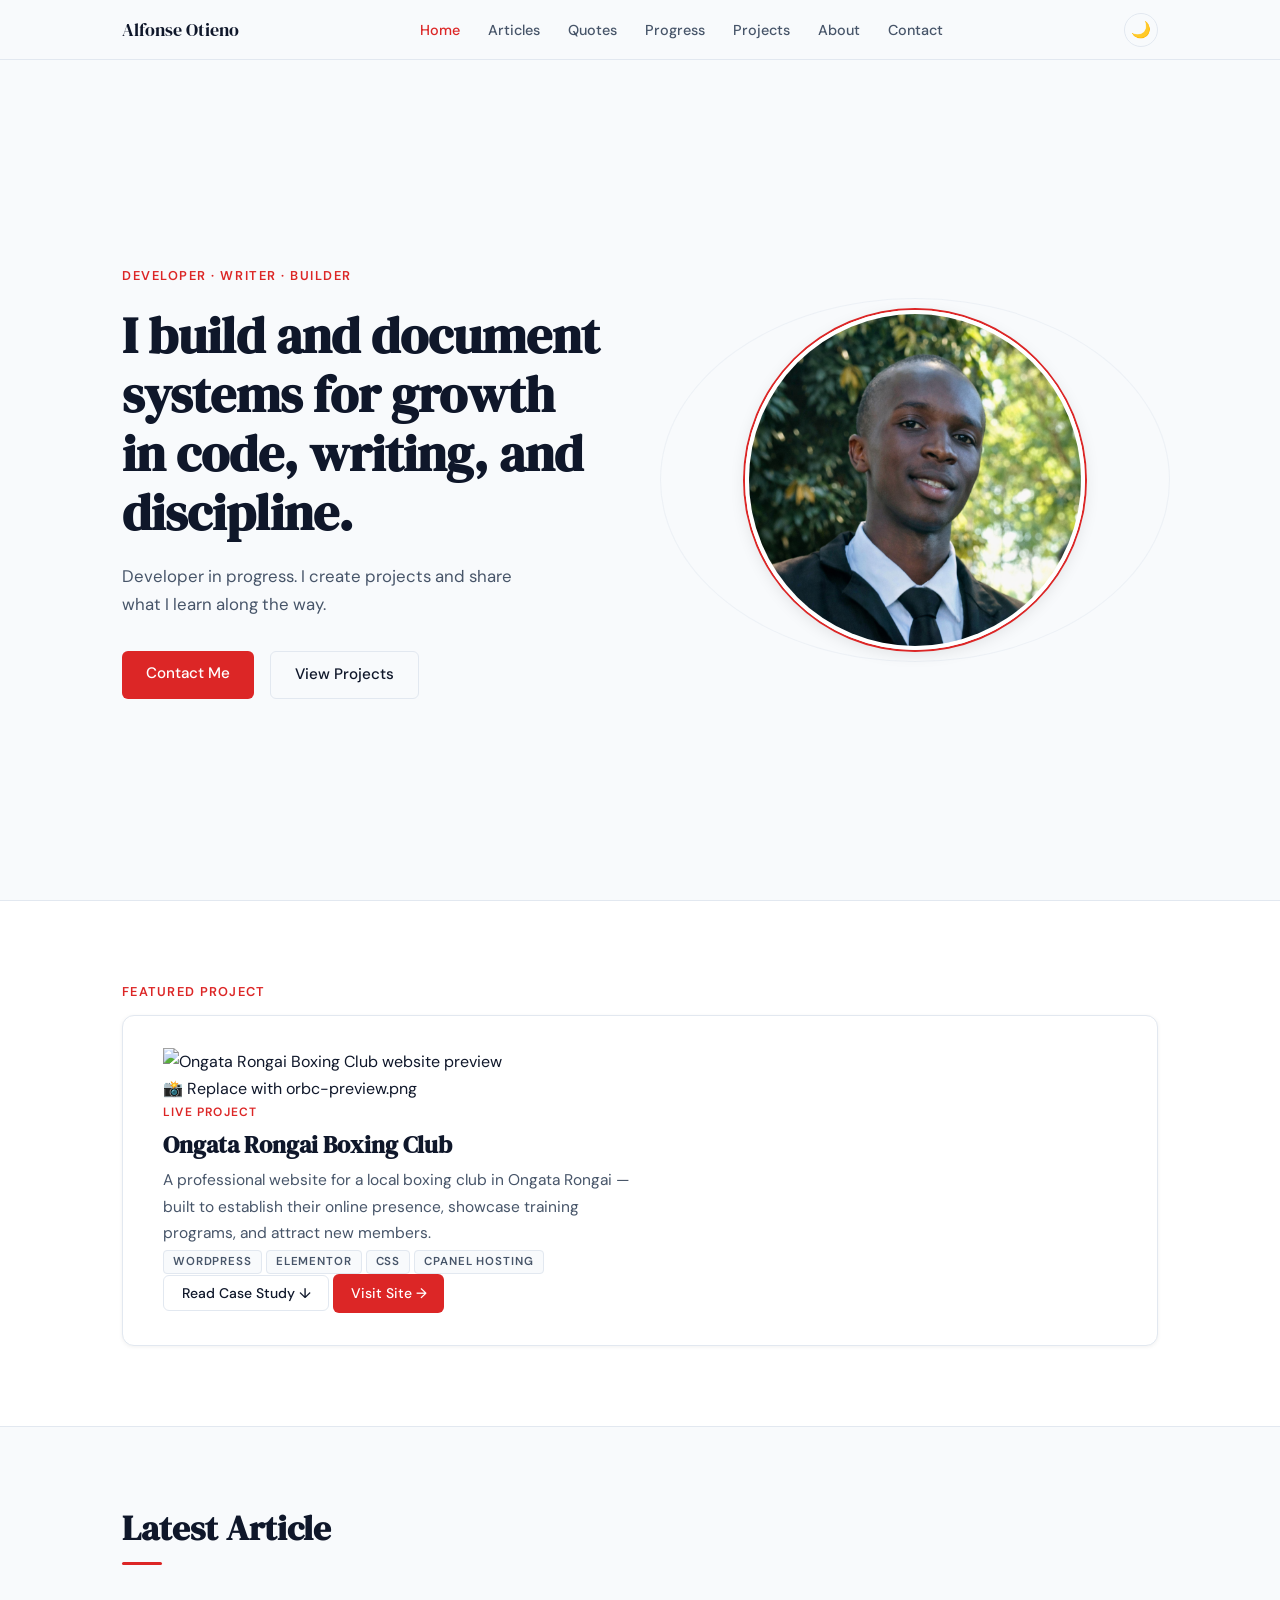
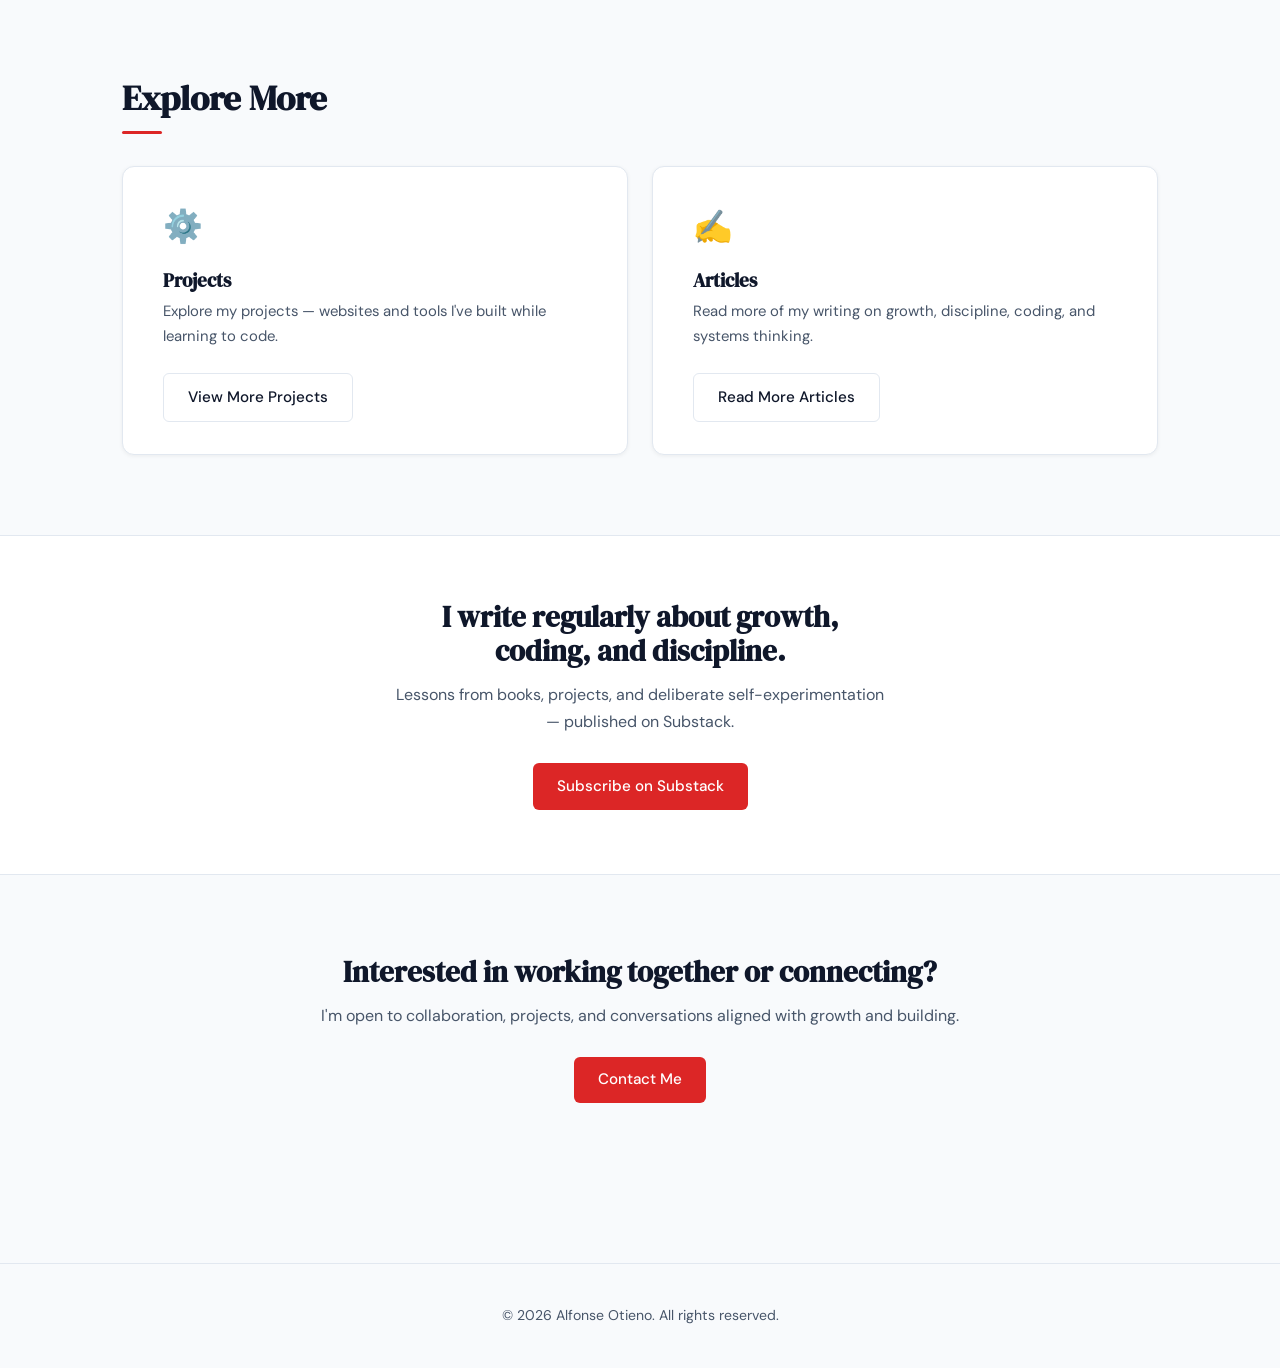
==== commit 4edb6b59: "update index.html" ====
--- a/index.html
+++ b/index.html
@@ -173,20 +173,15 @@
   </div>
 </section>
 
-<!-- LATEST ARTICLE -->
+<!-- LATEST ARTICLE — auto-populated from articles.js ARTICLES[0] -->
 <section class="section">
   <div class="container">
     <h2 class="section-title">Latest Article</h2>
     <div class="divider"></div>
-    <div class="article-preview-card">
-      <div class="article-meta">
-        <span class="tag">Personal Growth</span>
-        <span>8 min read</span>
-        <span>March 2025</span>
-      </div>
-      <h3>Life Is Not Fair — And That Is Okay</h3>
-      <p>Life distributes advantages unevenly. Some are born into royalty, others into poverty. The real question is not whether life is fair, but what we do with the hand we're dealt.</p>
-      <a href="articles.html" class="btn btn-primary btn-sm">Read Article</a>
+    <div id="latest-article-slot">
+      <!-- Automatically filled by articles.js — no manual updates needed.
+           To update: add your new article to the TOP of the ARTICLES array
+           in articles.js. This section updates itself. -->
     </div>
   </div>
 </section>
@@ -238,5 +233,5 @@
 </footer>
 
 <script src="main.js"></script>
-</body>
+<script src="articles.js"></script>
 </html>
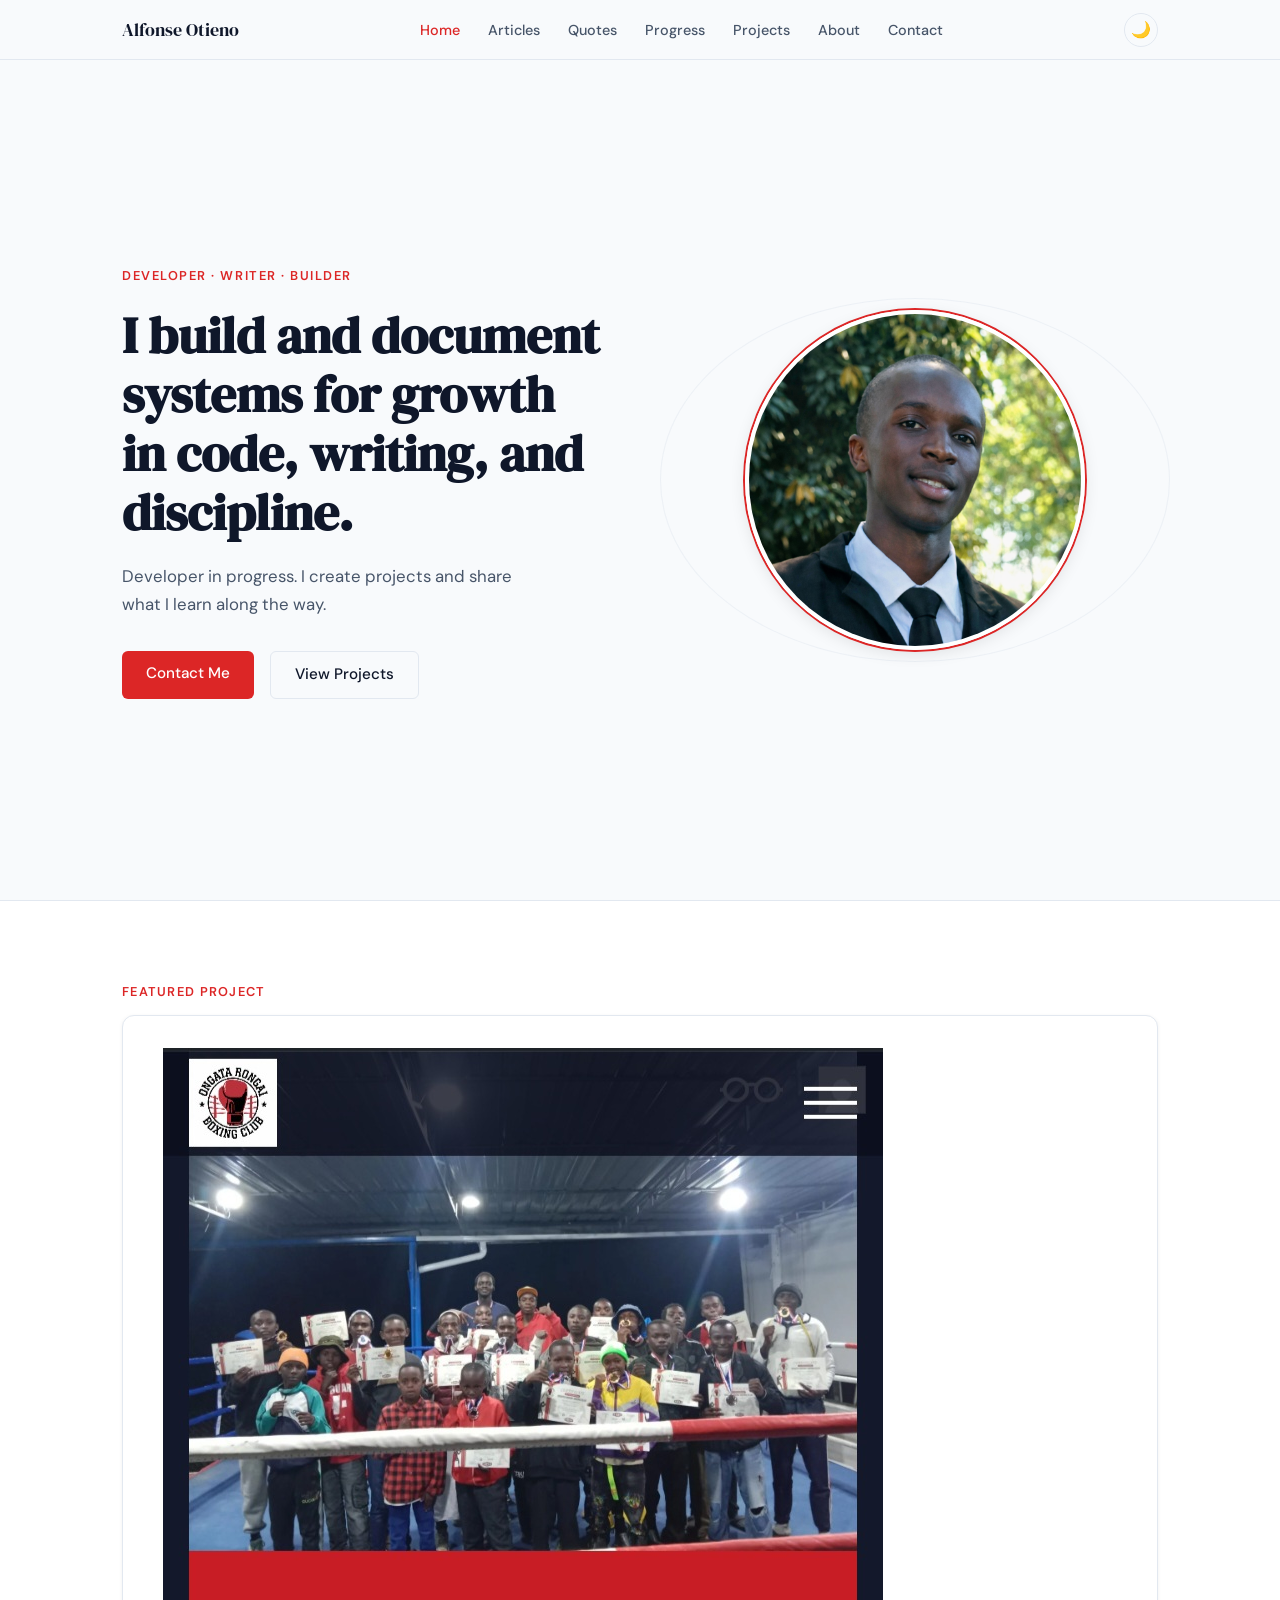
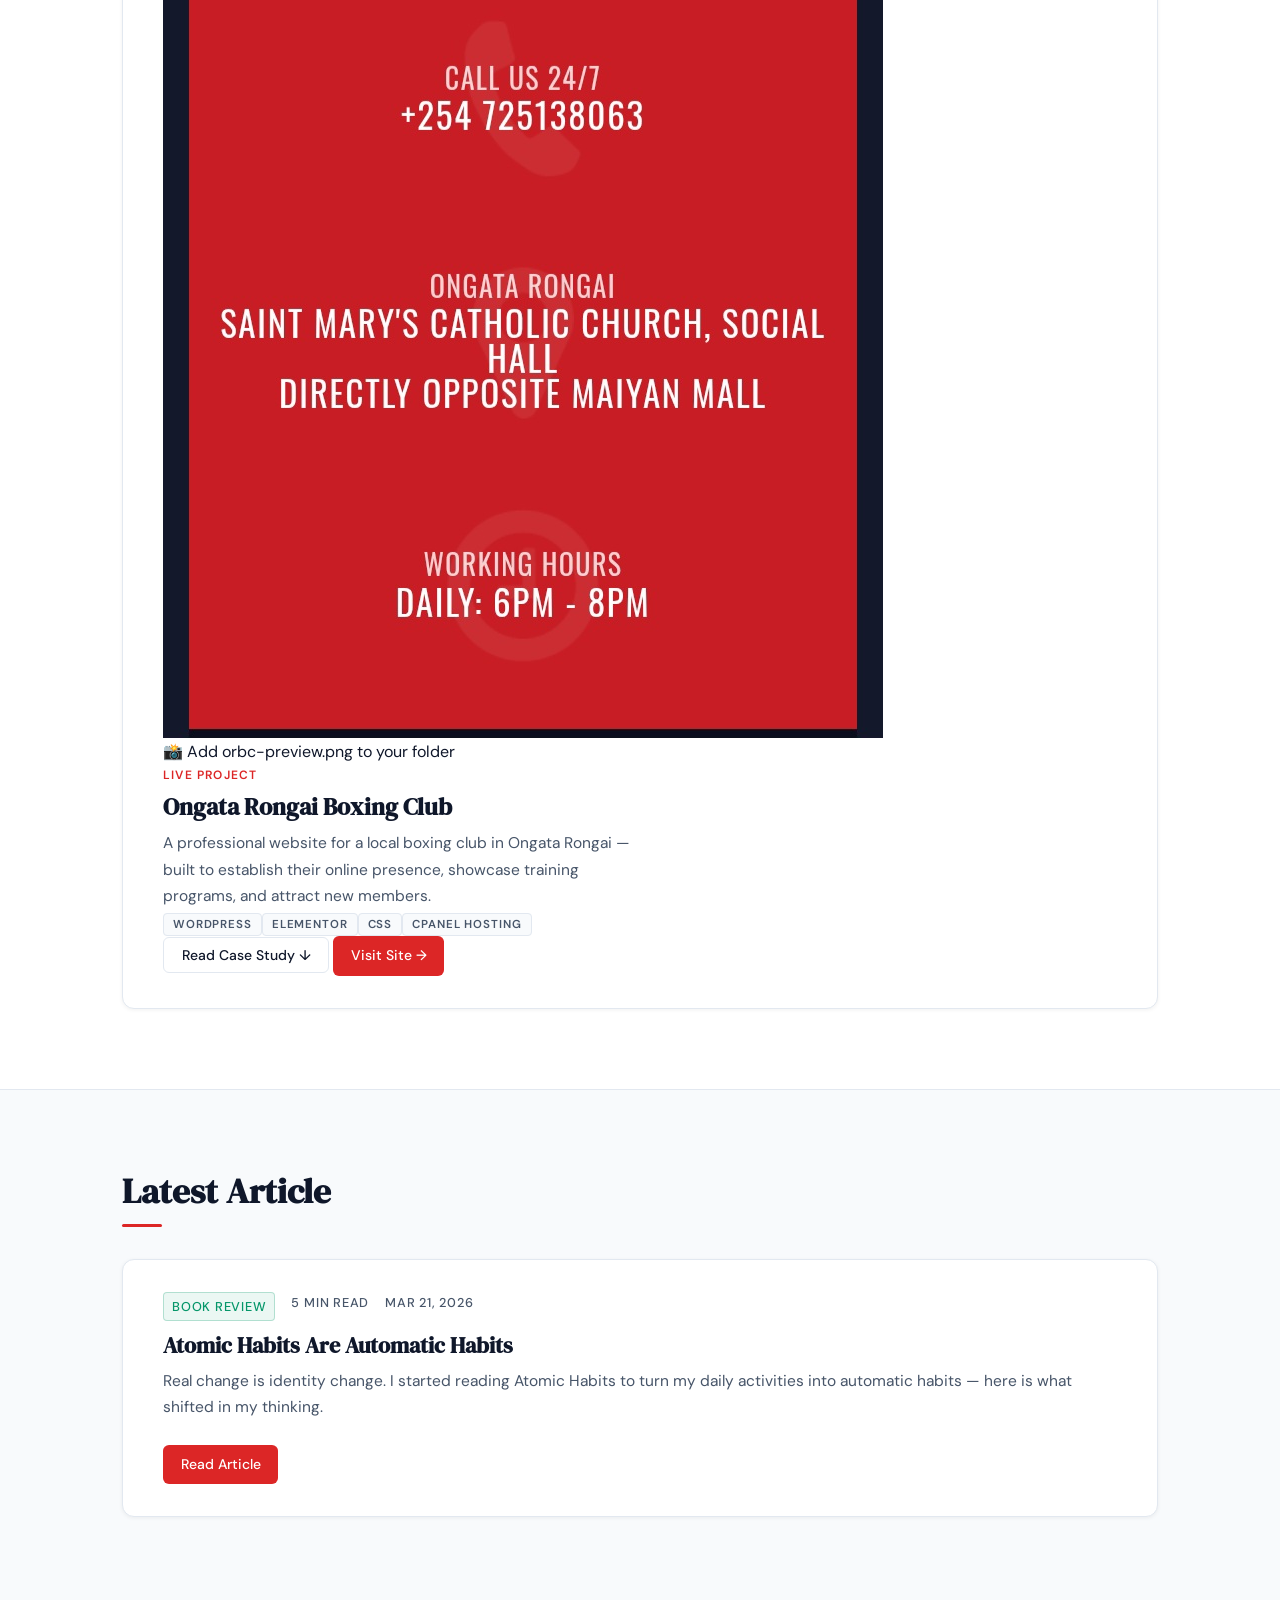
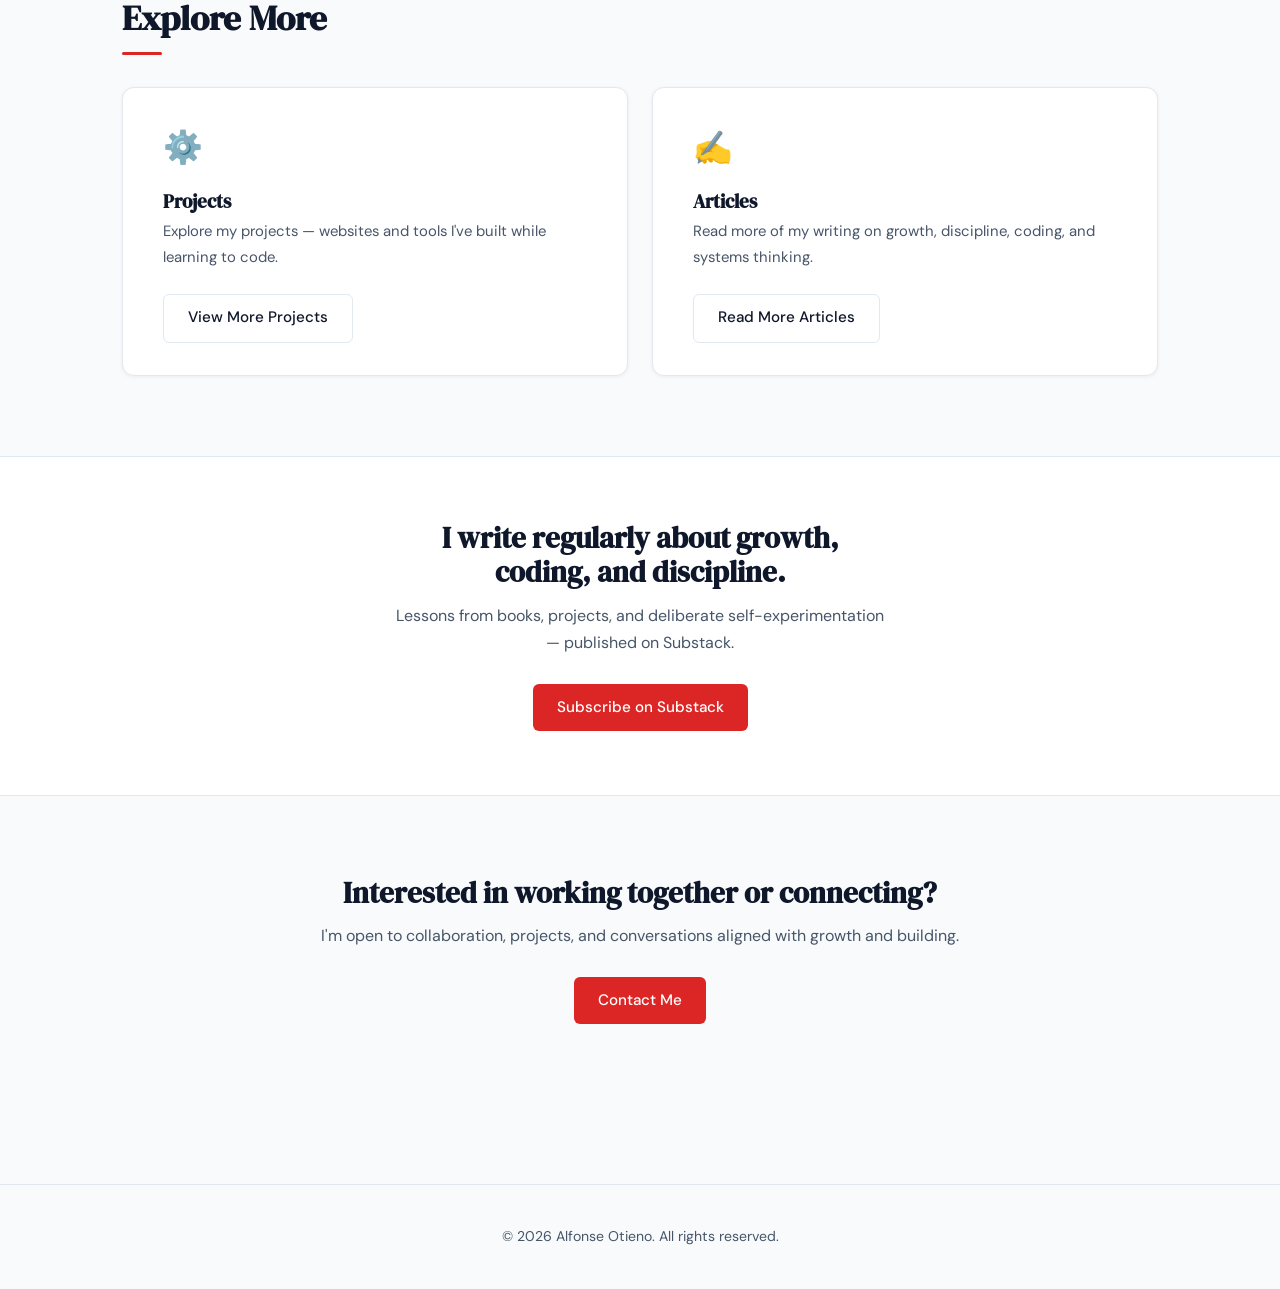
==== commit 6360b106: "update" ====
--- a/index.html
+++ b/index.html
@@ -116,59 +116,14 @@
   </div>
 </section>
 
-<!-- FEATURED PROJECT -->
+<!-- FEATURED PROJECT — auto-populated from projects.js PROJECTS[0] -->
 <section class="section" style="background:var(--card-bg);border-top:1px solid var(--border);border-bottom:1px solid var(--border);">
   <div class="container">
     <p class="featured-label">Featured Project</p>
-    <div class="featured-project-card fp-expandable">
-
-      <!-- Top: image + info side by side -->
-      <div class="fp-top">
-        <div class="fp-preview">
-          <!-- Replace orbc-preview.png with your actual screenshot -->
-          <img src="orbc-preview.png" alt="Ongata Rongai Boxing Club website preview" class="fp-img" onerror="this.parentElement.classList.add('fp-img-missing')">
-          <div class="fp-img-placeholder">📸 Replace with orbc-preview.png</div>
-        </div>
-        <div class="fp-info">
-          <div class="project-label">Live Project</div>
-          <h3>Ongata Rongai Boxing Club</h3>
-          <p>A professional website for a local boxing club in Ongata Rongai — built to establish their online presence, showcase training programs, and attract new members.</p>
-
-          <!-- Stack tags -->
-          <div class="fp-stack">
-            <span class="stack-tag">WordPress</span>
-            <span class="stack-tag">Elementor</span>
-            <span class="stack-tag">CSS</span>
-            <span class="stack-tag">cPanel Hosting</span>
-          </div>
-
-          <div class="fp-actions-row">
-            <button class="btn btn-secondary btn-sm fp-toggle-btn" aria-expanded="false">
-              Read Case Study <span class="fp-arrow">↓</span>
-            </button>
-            <a href="https://orbc.co.ke" target="_blank" rel="noopener" class="btn btn-primary btn-sm">Visit Site →</a>
-          </div>
-        </div>
-      </div>
-
-      <!-- Expandable case study -->
-      <div class="fp-case-study" hidden>
-        <div class="fp-case-body">
-          <div class="fp-case-block">
-            <h4>🥊 The Problem</h4>
-            <p>Ongata Rongai Boxing Club had no online presence. Potential members couldn't find them, coaches had no way to share schedules, and the club had no platform to communicate their story or training programs to the public.</p>
-          </div>
-          <div class="fp-case-block">
-            <h4>⚙️ How We Fixed It</h4>
-            <p>We built a clean, professional WordPress website with dedicated pages for training programs, coaching staff, and membership sign-up. The site was optimised for mobile and local search so people in Ongata Rongai could find the club on Google.</p>
-          </div>
-          <div class="fp-case-block">
-            <h4>🚧 Challenges</h4>
-            <p>The club had very limited digital assets — no photos, no written content, and no brand guidelines. We had to build everything from scratch, including writing the copy, sourcing images, and defining a visual identity that matched the energy of the sport.</p>
-          </div>
-        </div>
-      </div>
-
+    <div id="featured-project-slot">
+      <!-- Automatically filled by projects.js — no manual updates needed.
+           To change the featured project: move it to the TOP of the PROJECTS
+           array in projects.js. This section updates itself. -->
     </div>
   </div>
 </section>
@@ -234,4 +189,5 @@
 
 <script src="main.js"></script>
 <script src="articles.js"></script>
+<script src="projects.js"></script>
 </html>
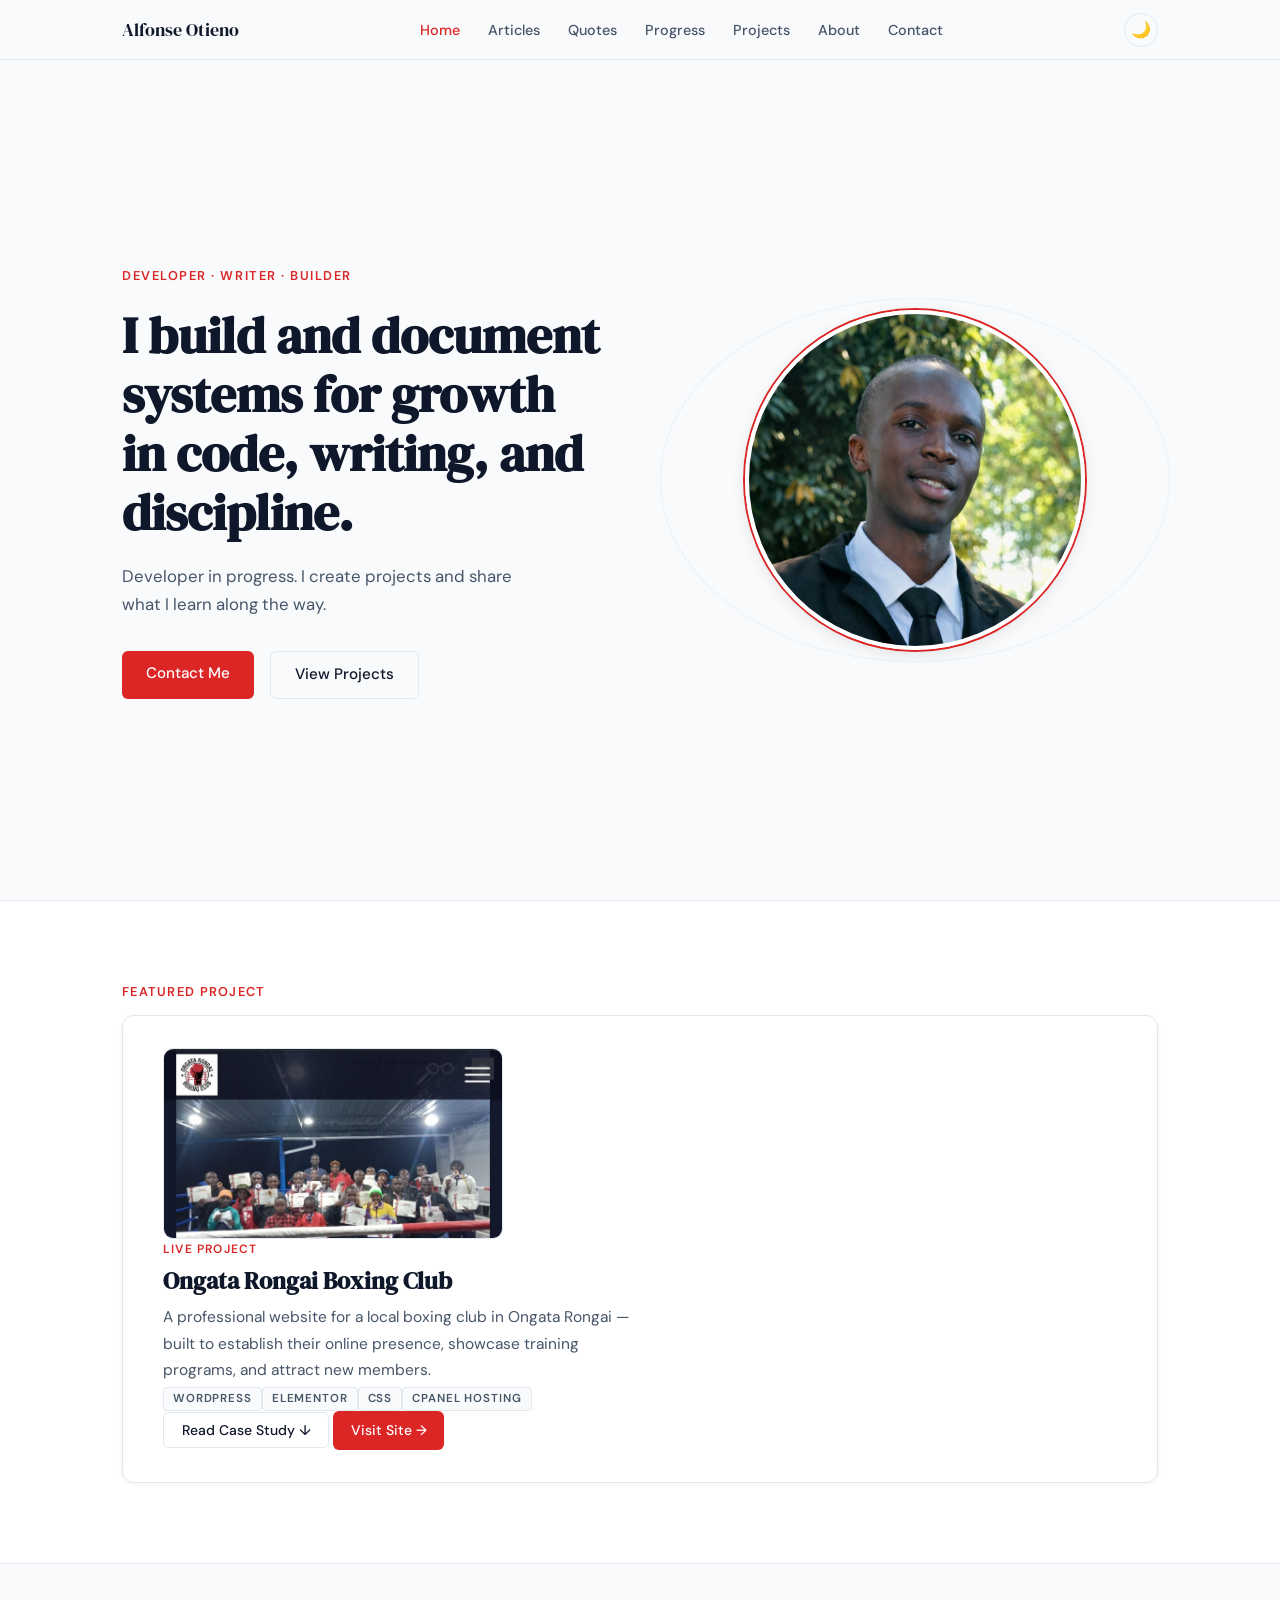
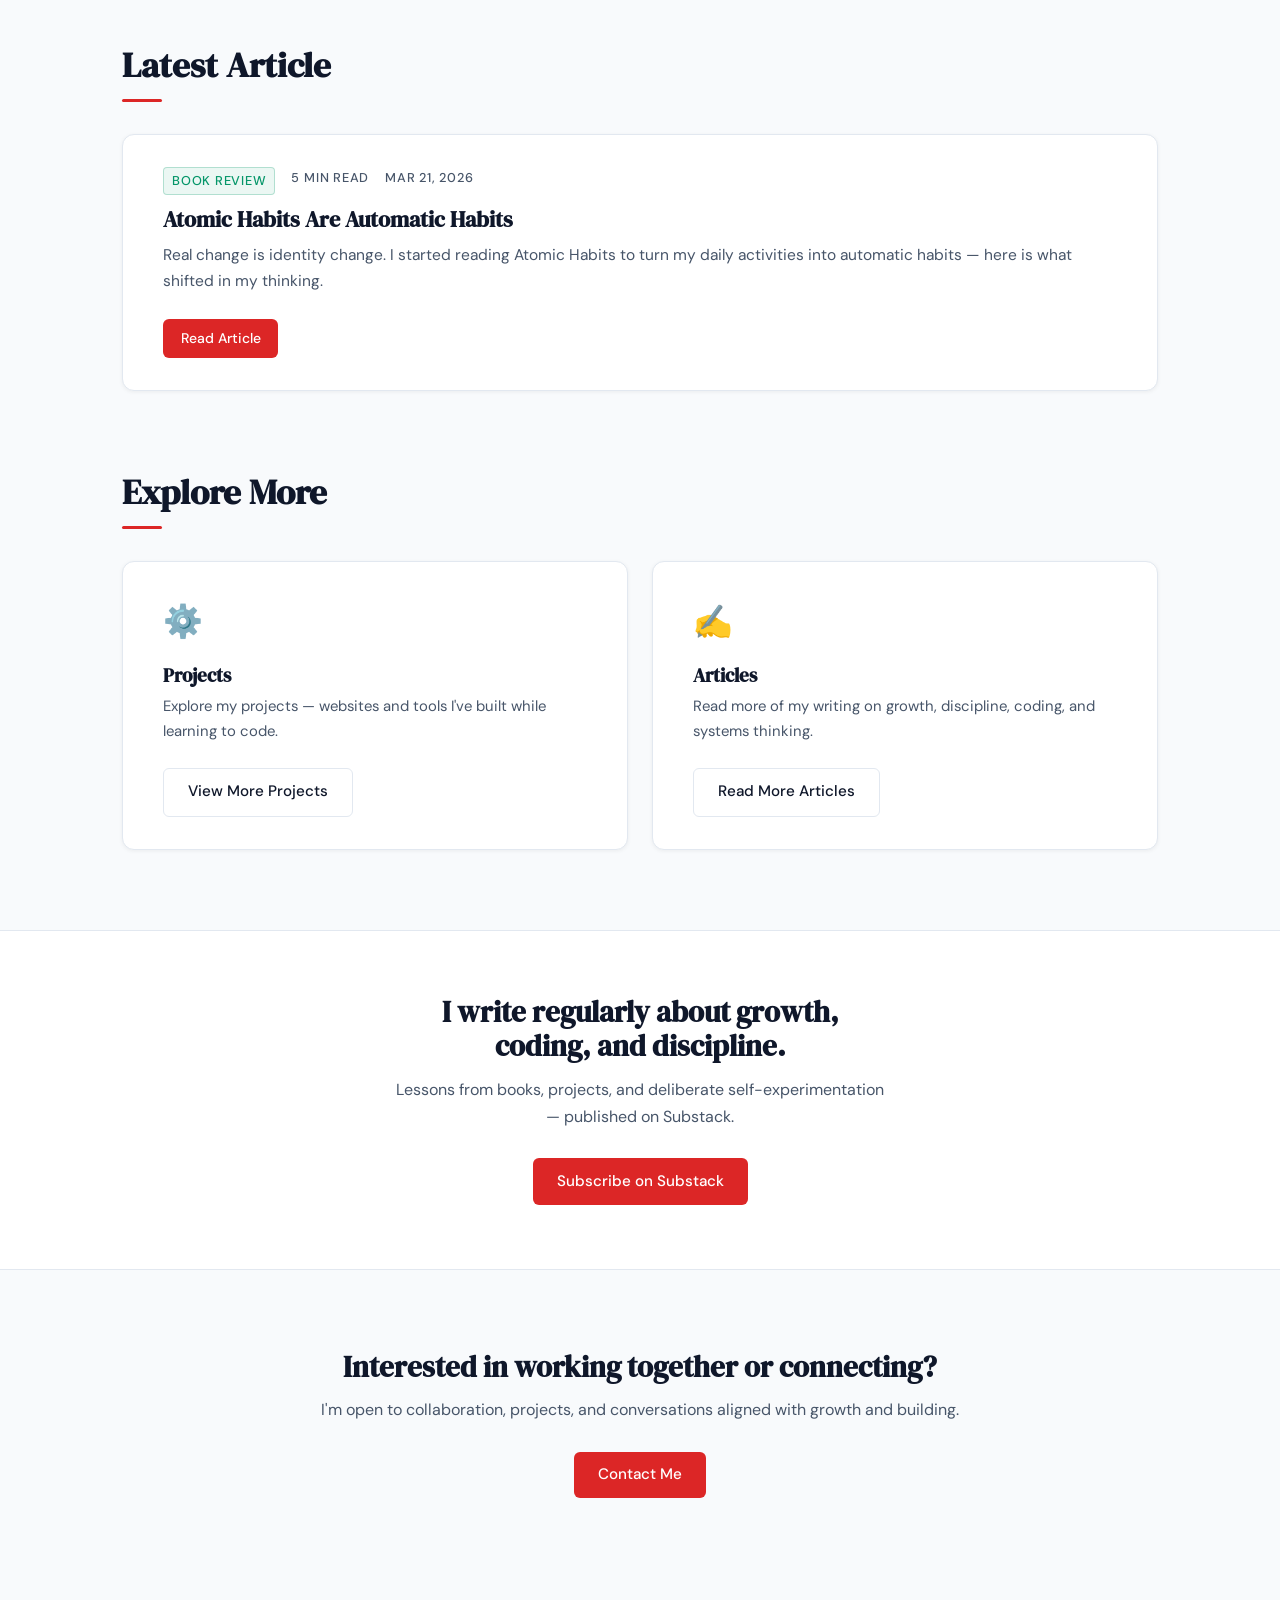
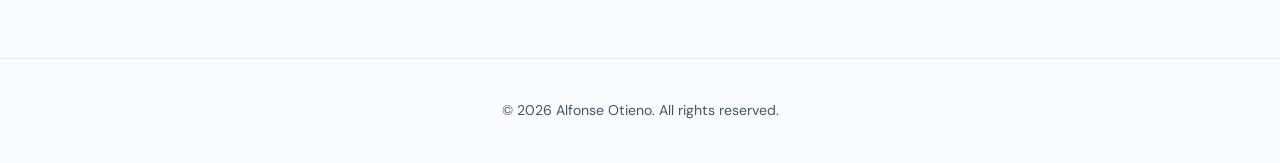
==== commit fee46a08: "update" ====
--- a/index.html
+++ b/index.html
@@ -44,7 +44,7 @@
 <link rel="preconnect" href="https://fonts.googleapis.com">
 <link rel="preconnect" href="https://fonts.gstatic.com" crossorigin>
 <link href="https://fonts.googleapis.com/css2?family=DM+Serif+Display:ital@0;1&family=DM+Sans:wght@300;400;500;600&display=swap" rel="stylesheet">
-<link rel="stylesheet" href="style.css">
+<link rel="stylesheet" href="../css/style.css">
 
 <!-- Structured Data -->
 <script type="application/ld+json">
@@ -110,7 +110,7 @@
         </div>
       </div>
       <div class="hero-image-wrap">
-        <img src="alfonse.png" alt="Alfonse Otieno" />
+        <img src="../assets/alfonse.png" alt="Alfonse Otieno" />
       </div>
     </div>
   </div>
@@ -187,7 +187,7 @@
   </div>
 </footer>
 
-<script src="main.js"></script>
-<script src="articles.js"></script>
-<script src="projects.js"></script>
+<script src="../js/main.js"></script>
+<script src="../js/articles.js"></script>
+<script src="../js/projects.js"></script>
 </html>
--- a/css/style.css
+++ b/css/style.css
@@ -0,0 +1,1039 @@
+/* ============================================================
+   ALFONSE OTIENO — PORTFOLIO
+   style.css — Global Stylesheet
+   ============================================================ */
+
+/* ── COLOR SYSTEM ─────────────────────────────────────────── */
+:root {
+  --bg: #F8FAFC;
+  --text-primary: #0F172A;
+  --text-secondary: #475569;
+  --accent: #DC2626;
+  --accent-hover: #B91C1C;
+  --card-bg: #FFFFFF;
+  --border: #E2E8F0;
+  --shadow: 0 1px 4px rgba(0,0,0,0.06);
+  --shadow-hover: 0 4px 16px rgba(0,0,0,0.10);
+  --nav-bg: rgba(248,250,252,0.92);
+}
+[data-theme="dark"] {
+  --bg: #0B0F19;
+  --text-primary: #E2E8F0;
+  --text-secondary: #94A3B8;
+  --accent: #EF4444;
+  --accent-hover: #DC2626;
+  --card-bg: #111827;
+  --border: #1F2937;
+  --shadow: 0 1px 4px rgba(0,0,0,0.3);
+  --shadow-hover: 0 4px 16px rgba(0,0,0,0.4);
+  --nav-bg: rgba(11,15,25,0.92);
+}
+
+/* ── BASE ─────────────────────────────────────────────────── */
+*, *::before, *::after { box-sizing: border-box; margin: 0; padding: 0; }
+html { scroll-behavior: smooth; }
+body {
+  font-family: 'DM Sans', sans-serif;
+  background: var(--bg);
+  color: var(--text-primary);
+  line-height: 1.7;
+  transition: background 0.3s, color 0.3s;
+}
+h1, h2, h3, h4 {
+  font-family: 'DM Serif Display', serif;
+  color: var(--text-primary);
+  line-height: 1.2;
+}
+p { color: var(--text-secondary); }
+a { color: var(--text-primary); text-decoration: none; transition: color 0.2s; }
+a:hover { color: var(--accent); }
+img { max-width: 100%; display: block; }
+
+/* ── BUTTONS ──────────────────────────────────────────────── */
+.btn {
+  display: inline-block;
+  padding: 0.65rem 1.5rem;
+  border-radius: 6px;
+  font-family: 'DM Sans', sans-serif;
+  font-weight: 500;
+  font-size: 0.95rem;
+  cursor: pointer;
+  border: none;
+  transition: background 0.2s, color 0.2s, box-shadow 0.2s, transform 0.15s;
+  text-decoration: none;
+}
+.btn-primary { background: var(--accent); color: #fff; }
+.btn-primary:hover {
+  background: var(--accent-hover);
+  color: #fff;
+  transform: translateY(-1px);
+  box-shadow: 0 4px 12px rgba(220,38,38,0.25);
+}
+.btn-secondary {
+  background: transparent;
+  color: var(--text-primary);
+  border: 1.5px solid var(--border);
+}
+.btn-secondary:hover {
+  background: var(--card-bg);
+  color: var(--accent);
+  border-color: var(--accent);
+  transform: translateY(-1px);
+}
+.btn-sm { padding: 0.5rem 1.1rem; font-size: 0.875rem; }
+
+/* ── NAV ──────────────────────────────────────────────────── */
+nav {
+  position: fixed;
+  top: 0; left: 0; right: 0;
+  z-index: 100;
+  background: var(--nav-bg);
+  backdrop-filter: blur(10px);
+  border-bottom: 1px solid var(--border);
+  height: 60px;
+  display: flex;
+  align-items: center;
+}
+.nav-inner {
+  max-width: 1100px;
+  margin: 0 auto;
+  padding: 0 2rem;
+  width: 100%;
+  display: flex;
+  align-items: center;
+  justify-content: space-between;
+}
+.nav-logo {
+  font-family: 'DM Serif Display', serif;
+  font-size: 1.15rem;
+  color: var(--text-primary);
+  font-weight: 400;
+}
+.nav-links {
+  display: flex;
+  align-items: center;
+  gap: 1.75rem;
+  list-style: none;
+}
+.nav-links a {
+  font-size: 0.9rem;
+  font-weight: 500;
+  color: var(--text-secondary);
+  transition: color 0.2s;
+}
+.nav-links a:hover,
+.nav-links a.active { color: var(--accent); }
+.theme-toggle {
+  background: none;
+  border: 1.5px solid var(--border);
+  border-radius: 50%;
+  width: 34px; height: 34px;
+  cursor: pointer;
+  display: flex; align-items: center; justify-content: center;
+  font-size: 1rem;
+  color: var(--text-primary);
+  transition: border-color 0.2s, color 0.2s;
+}
+.theme-toggle:hover { border-color: var(--accent); color: var(--accent); }
+.hamburger {
+  display: none;
+  flex-direction: column;
+  gap: 5px;
+  cursor: pointer;
+  background: none;
+  border: none;
+  padding: 4px;
+}
+.hamburger span {
+  display: block;
+  width: 22px; height: 2px;
+  background: var(--text-primary);
+  border-radius: 2px;
+  transition: all 0.3s;
+}
+.mobile-menu {
+  display: none;
+  position: fixed;
+  top: 60px; left: 0; right: 0;
+  background: var(--card-bg);
+  border-bottom: 1px solid var(--border);
+  z-index: 99;
+  padding: 1rem 2rem 1.5rem;
+  flex-direction: column;
+  gap: 1rem;
+}
+.mobile-menu.open { display: flex; }
+.mobile-menu a {
+  font-size: 1rem;
+  font-weight: 500;
+  color: var(--text-secondary);
+  padding: 0.5rem 0;
+  border-bottom: 1px solid var(--border);
+}
+.mobile-menu a:hover { color: var(--accent); }
+
+/* ── LAYOUT UTILITIES ─────────────────────────────────────── */
+body { padding-top: 60px; }
+.container { max-width: 1100px; margin: 0 auto; padding: 0 2rem; }
+.section { padding: 5rem 0; }
+.section-sm { padding: 3.5rem 0; }
+.section-title { font-size: clamp(1.6rem, 3vw, 2.2rem); margin-bottom: 0.5rem; }
+.section-subtitle { color: var(--text-secondary); font-size: 1.05rem; margin-bottom: 2.5rem; }
+.divider {
+  width: 40px; height: 3px;
+  background: var(--accent);
+  border-radius: 2px;
+  margin: 0.75rem 0 2rem;
+}
+.page-header {
+  padding: 5rem 0 3rem;
+  border-bottom: 1px solid var(--border);
+  margin-bottom: 4rem;
+}
+.page-header h1 { font-size: clamp(2rem, 4vw, 3rem); margin-bottom: 0.5rem; }
+.page-header p { font-size: 1.05rem; max-width: 520px; }
+
+/* ── FOOTER ───────────────────────────────────────────────── */
+footer {
+  border-top: 1px solid var(--border);
+  padding: 2.5rem 0;
+  text-align: center;
+  margin-top: 5rem;
+}
+footer p { font-size: 0.88rem; color: var(--text-secondary); }
+
+/* ── HOME — HERO ──────────────────────────────────────────── */
+.hero {
+  min-height: calc(100vh - 60px);
+  display: flex;
+  align-items: center;
+  padding: 4rem 0;
+}
+.hero-inner {
+  display: grid;
+  grid-template-columns: 1fr 1fr;
+  gap: 4rem;
+  align-items: center;
+  width: 100%;
+}
+.hero-eyebrow {
+  display: inline-block;
+  font-size: 0.8rem;
+  font-weight: 600;
+  letter-spacing: 0.12em;
+  text-transform: uppercase;
+  color: var(--accent);
+  margin-bottom: 1.25rem;
+}
+.hero-headline {
+  font-size: clamp(2rem, 4.5vw, 3.2rem);
+  line-height: 1.15;
+  margin-bottom: 1.25rem;
+}
+.hero-subtext {
+  font-size: 1.05rem;
+  color: var(--text-secondary);
+  margin-bottom: 2rem;
+  max-width: 420px;
+}
+.hero-buttons { display: flex; gap: 1rem; flex-wrap: wrap; }
+.hero-image-wrap {
+  display: flex;
+  justify-content: center;
+  align-items: center;
+  position: relative;
+}
+.hero-image-wrap::before {
+  content: '';
+  position: absolute;
+  inset: -12px;
+  border: 1.5px solid var(--border);
+  border-radius: 50%;
+  opacity: 0.5;
+}
+.hero-image-wrap img {
+  width: 340px; height: 340px;
+  object-fit: cover;
+  border-radius: 50%;
+  border: 4px solid var(--card-bg);
+  box-shadow: 0 0 0 2px var(--accent), var(--shadow-hover);
+  position: relative;
+  z-index: 1;
+}
+
+/* ── HOME — FEATURED PROJECT ──────────────────────────────── */
+.featured-project-card {
+  background: var(--card-bg);
+  border: 1px solid var(--border);
+  border-radius: 12px;
+  padding: 2rem 2.5rem;
+  box-shadow: var(--shadow);
+  display: flex;
+  justify-content: space-between;
+  align-items: center;
+  gap: 2rem;
+  transition: box-shadow 0.2s, transform 0.2s;
+}
+.featured-project-card:hover { box-shadow: var(--shadow-hover); transform: translateY(-2px); }
+.featured-project-card .project-label {
+  font-size: 0.75rem;
+  font-weight: 600;
+  letter-spacing: 0.1em;
+  text-transform: uppercase;
+  color: var(--accent);
+  margin-bottom: 0.5rem;
+}
+.featured-project-card h3 { font-size: 1.5rem; margin-bottom: 0.5rem; }
+.featured-project-card p { font-size: 0.97rem; max-width: 480px; }
+.featured-project-card .fp-actions { flex-shrink: 0; }
+.featured-label {
+  font-size: 0.8rem;
+  text-transform: uppercase;
+  letter-spacing: 0.1em;
+  color: var(--accent);
+  font-family: 'DM Sans', sans-serif;
+  font-weight: 600;
+  margin-bottom: 0.75rem;
+}
+
+/* ── HOME — ARTICLE PREVIEW ───────────────────────────────── */
+.article-preview-card {
+  background: var(--card-bg);
+  border: 1px solid var(--border);
+  border-radius: 12px;
+  padding: 2rem 2.5rem;
+  box-shadow: var(--shadow);
+  transition: box-shadow 0.2s, transform 0.2s;
+}
+.article-preview-card:hover { box-shadow: var(--shadow-hover); transform: translateY(-2px); }
+.article-meta {
+  display: flex; gap: 1rem;
+  font-size: 0.8rem;
+  font-weight: 500;
+  color: var(--text-secondary);
+  margin-bottom: 0.75rem;
+  text-transform: uppercase;
+  letter-spacing: 0.06em;
+  flex-wrap: wrap;
+}
+.article-meta .tag {
+  background: var(--bg);
+  border: 1px solid var(--border);
+  border-radius: 4px;
+  padding: 0.15rem 0.5rem;
+  color: var(--accent);
+}
+.article-preview-card h3 { font-size: 1.4rem; margin-bottom: 0.5rem; }
+.article-preview-card p { font-size: 0.97rem; margin-bottom: 1.5rem; }
+
+/* ── HOME — EXPLORE MORE ──────────────────────────────────── */
+.explore-grid {
+  display: grid;
+  grid-template-columns: 1fr 1fr;
+  gap: 1.5rem;
+}
+.explore-card {
+  background: var(--card-bg);
+  border: 1px solid var(--border);
+  border-radius: 12px;
+  padding: 2rem 2.5rem;
+  box-shadow: var(--shadow);
+  transition: box-shadow 0.2s, transform 0.2s;
+}
+.explore-card:hover { box-shadow: var(--shadow-hover); transform: translateY(-2px); }
+.explore-card .icon { font-size: 2rem; margin-bottom: 1rem; }
+.explore-card h3 { font-size: 1.2rem; margin-bottom: 0.4rem; }
+.explore-card p { font-size: 0.93rem; margin-bottom: 1.5rem; }
+
+/* ── HOME — SUBSTACK CTA ──────────────────────────────────── */
+.substack-section {
+  background: var(--card-bg);
+  border-top: 1px solid var(--border);
+  border-bottom: 1px solid var(--border);
+}
+.substack-inner {
+  text-align: center;
+  max-width: 560px;
+  margin: 0 auto;
+  padding: 4rem 2rem;
+}
+.substack-inner h2 { font-size: 1.8rem; margin-bottom: 0.75rem; }
+.substack-inner p { margin-bottom: 1.75rem; }
+
+/* ── HOME — FINAL CTA ─────────────────────────────────────── */
+.final-cta { text-align: center; }
+.final-cta h2 { font-size: 1.8rem; margin-bottom: 0.75rem; }
+.final-cta p { margin-bottom: 1.75rem; }
+
+/* ── ARTICLES PAGE ────────────────────────────────────────── */
+.articles-grid { display: grid; gap: 1.5rem; }
+.article-card {
+  background: var(--card-bg);
+  border: 1px solid var(--border);
+  border-radius: 12px;
+  padding: 1.75rem 2rem;
+  box-shadow: var(--shadow);
+  transition: box-shadow 0.2s, transform 0.2s;
+  display: block;
+}
+.article-card:hover { box-shadow: var(--shadow-hover); transform: translateY(-2px); color: var(--text-primary); }
+.article-card h3 { font-size: 1.3rem; margin-bottom: 0.5rem; color: var(--text-primary); }
+.article-card p { font-size: 0.95rem; margin-bottom: 1.25rem; }
+.article-card .read-more { color: var(--accent); font-weight: 500; font-size: 0.9rem; }
+
+/* Article single page */
+.article-back {
+  display: inline-flex;
+  align-items: center;
+  gap: 0.5rem;
+  color: var(--text-secondary);
+  font-size: 0.9rem;
+  margin-bottom: 2rem;
+  transition: color 0.2s;
+}
+.article-back:hover { color: var(--accent); }
+.article-full { max-width: 700px; margin: 0 auto; padding: 3rem 0; }
+.article-full h1 { font-size: clamp(1.8rem, 3.5vw, 2.5rem); margin-bottom: 0.75rem; }
+.article-full .article-meta { margin-bottom: 2rem; }
+.article-full-body { color: var(--text-secondary); font-size: 1.05rem; line-height: 1.85; }
+.article-full-body p { margin-bottom: 1.5rem; }
+.article-full-body h2 { font-size: 1.4rem; color: var(--text-primary); margin: 2rem 0 1rem; }
+.article-cta {
+  margin-top: 3rem;
+  background: var(--card-bg);
+  border: 1px solid var(--border);
+  border-radius: 12px;
+  padding: 2rem 2.5rem;
+  text-align: center;
+}
+.article-cta p { margin-bottom: 1.25rem; }
+
+/* ── QUOTES PAGE ──────────────────────────────────────────── */
+.quotes-grid {
+  display: grid;
+  grid-template-columns: 1fr 1fr;
+  gap: 1.5rem;
+}
+.quote-card {
+  background: var(--card-bg);
+  border: 1px solid var(--border);
+  border-radius: 12px;
+  padding: 1.75rem 2rem;
+  box-shadow: var(--shadow);
+  transition: box-shadow 0.2s, transform 0.2s;
+}
+.quote-card:hover { box-shadow: var(--shadow-hover); transform: translateY(-2px); }
+.quote-tag {
+  display: inline-block;
+  font-size: 0.72rem;
+  font-weight: 600;
+  letter-spacing: 0.1em;
+  text-transform: uppercase;
+  color: var(--accent);
+  border: 1px solid var(--accent);
+  border-radius: 4px;
+  padding: 0.15rem 0.55rem;
+  margin-bottom: 1rem;
+  opacity: 0.85;
+}
+.quote-mark {
+  font-size: 3rem;
+  color: var(--accent);
+  opacity: 0.15;
+  font-family: 'DM Serif Display', serif;
+  line-height: 1;
+  margin-bottom: -0.5rem;
+}
+.quote-text {
+  font-family: 'DM Serif Display', serif;
+  font-size: 1.1rem;
+  color: var(--text-primary);
+  line-height: 1.55;
+  margin-bottom: 1rem;
+  font-style: italic;
+}
+.quote-author { font-size: 0.87rem; font-weight: 500; color: var(--text-secondary); }
+
+/* ── PROGRESS PAGE ────────────────────────────────────────── */
+.stats-grid {
+  display: grid;
+  grid-template-columns: repeat(4, 1fr);
+  gap: 1.5rem;
+  margin-bottom: 4rem;
+}
+.stat-card {
+  background: var(--card-bg);
+  border: 1px solid var(--border);
+  border-radius: 12px;
+  padding: 1.75rem;
+  text-align: center;
+  box-shadow: var(--shadow);
+  transition: box-shadow 0.2s, transform 0.2s;
+}
+.stat-card:hover { box-shadow: var(--shadow-hover); transform: translateY(-2px); }
+.stat-number {
+  font-family: 'DM Serif Display', serif;
+  font-size: 3rem;
+  color: var(--accent);
+  line-height: 1;
+  margin-bottom: 0.4rem;
+}
+.stat-label { font-size: 0.9rem; color: var(--text-secondary); font-weight: 500; }
+
+/* Timeline */
+.timeline { position: relative; padding-left: 2rem; }
+.timeline::before {
+  content: '';
+  position: absolute;
+  left: 0; top: 0; bottom: 0;
+  width: 2px;
+  background: var(--border);
+}
+.timeline-item { position: relative; margin-bottom: 2.5rem; padding-left: 1.5rem; }
+.timeline-item::before {
+  content: '';
+  position: absolute;
+  left: -2.4rem; top: 0.4rem;
+  width: 10px; height: 10px;
+  border-radius: 50%;
+  background: var(--accent);
+  box-shadow: 0 0 0 3px var(--bg);
+}
+.timeline-date {
+  font-size: 0.8rem;
+  font-weight: 600;
+  letter-spacing: 0.08em;
+  text-transform: uppercase;
+  color: var(--accent);
+  margin-bottom: 0.3rem;
+}
+.timeline-event { font-size: 1rem; color: var(--text-primary); font-weight: 500; }
+.timeline-desc { font-size: 0.9rem; color: var(--text-secondary); margin-top: 0.2rem; }
+
+/* Books */
+.books-grid {
+  display: grid;
+  grid-template-columns: 1fr 1fr 1fr;
+  gap: 1.5rem;
+}
+.book-card {
+  background: var(--card-bg);
+  border: 1px solid var(--border);
+  border-radius: 12px;
+  padding: 1.75rem;
+  box-shadow: var(--shadow);
+  transition: box-shadow 0.2s, transform 0.2s;
+}
+.book-card:hover { box-shadow: var(--shadow-hover); transform: translateY(-2px); }
+.book-cover-placeholder {
+  width: 80px; height: 110px;
+  border-radius: 4px;
+  background: var(--bg);
+  border: 1px solid var(--border);
+  display: flex; align-items: center; justify-content: center;
+  font-size: 2rem;
+  margin-bottom: 1rem;
+}
+.book-title { font-size: 1.1rem; margin-bottom: 0.3rem; }
+.book-completed { font-size: 0.78rem; color: var(--accent); font-weight: 500; letter-spacing: 0.06em; margin-bottom: 0.75rem; }
+.book-desc { font-size: 0.9rem; margin-bottom: 1rem; }
+.book-takeaways { list-style: none; margin-bottom: 1rem; }
+.book-takeaways li {
+  font-size: 0.88rem;
+  color: var(--text-secondary);
+  padding: 0.3rem 0 0.3rem 1rem;
+  border-bottom: 1px solid var(--border);
+  position: relative;
+}
+.book-takeaways li::before { content: '→'; position: absolute; left: 0; color: var(--accent); }
+.book-applied {
+  font-size: 0.85rem;
+  color: var(--text-secondary);
+  background: var(--bg);
+  border-left: 3px solid var(--accent);
+  padding: 0.5rem 0.75rem;
+  border-radius: 0 4px 4px 0;
+  font-style: italic;
+}
+.book-applied strong { color: var(--text-primary); font-style: normal; }
+
+/* ── PROJECTS PAGE ────────────────────────────────────────── */
+.projects-grid {
+  display: grid;
+  grid-template-columns: 1fr 1fr;
+  gap: 1.5rem;
+  margin-bottom: 3rem;
+}
+.project-card {
+  background: var(--card-bg);
+  border: 1px solid var(--border);
+  border-radius: 12px;
+  overflow: hidden;
+  box-shadow: var(--shadow);
+  transition: box-shadow 0.2s, transform 0.2s;
+}
+.project-card:hover { box-shadow: var(--shadow-hover); transform: translateY(-2px); }
+.project-thumb {
+  width: 100%; height: 200px;
+  background: var(--bg);
+  display: flex; align-items: center; justify-content: center;
+  font-size: 3rem;
+  border-bottom: 1px solid var(--border);
+}
+
+/* ── PROJECT PREVIEW IMAGES — auto-fit any screenshot size ── *
+ * How it works: the wrapper enforces a fixed 16:9 ratio and   *
+ * clips overflow. The <img> fills that box with object-fit.   *
+ * You never need to resize a screenshot — just drop it in.    *
+ * ─────────────────────────────────────────────────────────── */
+.project-thumb-img {
+  width: 100%;
+  aspect-ratio: 16 / 9;
+  overflow: hidden;
+  border-bottom: 1px solid var(--border);
+  background: var(--bg);
+  display: flex;
+  align-items: center;
+  justify-content: center;
+}
+.project-preview-img {
+  width: 100%;
+  height: 100%;
+  object-fit: cover;
+  object-position: top;
+  display: block;
+  transition: transform 0.35s ease;
+}
+.project-card:hover .project-preview-img {
+  transform: scale(1.03);
+}
+.project-preview-placeholder {
+  display: none;
+  width: 100%;
+  height: 100%;
+  align-items: center;
+  justify-content: center;
+  font-size: 0.85rem;
+  color: var(--text-secondary);
+  padding: 1rem;
+  text-align: center;
+}
+
+/* ── FEATURED PROJECT IMAGE (home page) ─────────────────── */
+.fp-preview {
+  width: 340px;
+  min-width: 220px;
+  aspect-ratio: 16 / 9;
+  border-radius: 10px;
+  overflow: hidden;
+  flex-shrink: 0;
+  border: 1px solid var(--border);
+  background: var(--bg);
+}
+.fp-img {
+  width: 100%;
+  height: 100%;
+  object-fit: cover;
+  object-position: top;
+  display: block;
+  transition: transform 0.35s ease;
+}
+.fp-preview:hover .fp-img {
+  transform: scale(1.03);
+}
+.fp-img-placeholder {
+  display: none;
+}
+.fp-img-missing .fp-img { display: none; }
+.fp-img-missing .fp-img-placeholder {
+  display: flex;
+  align-items: center;
+  justify-content: center;
+  width: 100%;
+  height: 100%;
+  font-size: 0.85rem;
+  color: var(--text-secondary);
+  padding: 1rem;
+  text-align: center;
+}
+.project-body { padding: 1.75rem; }
+.project-stack { display: flex; gap: 0.5rem; flex-wrap: wrap; margin-bottom: 0.75rem; }
+.stack-tag {
+  font-size: 0.72rem;
+  font-weight: 600;
+  letter-spacing: 0.08em;
+  text-transform: uppercase;
+  background: var(--bg);
+  border: 1px solid var(--border);
+  border-radius: 4px;
+  padding: 0.2rem 0.55rem;
+  color: var(--text-secondary);
+}
+.project-body h3 { font-size: 1.25rem; margin-bottom: 0.4rem; }
+.project-body p { font-size: 0.93rem; margin-bottom: 1.25rem; }
+.project-actions { display: flex; gap: 0.75rem; }
+.github-cta {
+  text-align: center;
+  background: var(--card-bg);
+  border: 1px solid var(--border);
+  border-radius: 12px;
+  padding: 2.5rem;
+  box-shadow: var(--shadow);
+}
+.github-cta h3 { font-size: 1.4rem; margin-bottom: 0.5rem; }
+.github-cta p { margin-bottom: 1.5rem; }
+
+/* ── ABOUT PAGE ───────────────────────────────────────────── */
+.about-grid {
+  display: grid;
+  grid-template-columns: 1fr 2fr;
+  gap: 4rem;
+  align-items: start;
+}
+.about-img {
+  width: 100%;
+  aspect-ratio: 3/4;
+  object-fit: cover;
+  border-radius: 12px;
+  border: 1px solid var(--border);
+}
+.about-content h1 { font-size: clamp(2rem, 3vw, 2.8rem); margin-bottom: 0.5rem; }
+.about-tagline { font-size: 1.1rem; color: var(--accent); font-weight: 500; margin-bottom: 1.5rem; }
+.about-content p { margin-bottom: 1.25rem; font-size: 1rem; }
+.about-values { margin: 2rem 0; }
+.about-values h3 { font-size: 1.1rem; margin-bottom: 1rem; }
+.values-list {
+  display: grid;
+  grid-template-columns: 1fr 1fr;
+  gap: 0.75rem;
+  list-style: none;
+}
+.values-list li {
+  font-size: 0.95rem;
+  color: var(--text-secondary);
+  display: flex; align-items: center; gap: 0.5rem;
+}
+.values-list li::before { content: '→'; color: var(--accent); font-weight: bold; }
+
+/* ── CONTACT PAGE ─────────────────────────────────────────── */
+.contact-grid {
+  display: grid;
+  grid-template-columns: 1fr 1fr;
+  gap: 4rem;
+  align-items: start;
+}
+.contact-info h2 { font-size: 2rem; margin-bottom: 0.5rem; }
+.contact-info p { margin-bottom: 2rem; }
+.contact-icons { display: flex; gap: 1.25rem; margin-bottom: 2.5rem; }
+.contact-icon-btn {
+  width: 48px; height: 48px;
+  border-radius: 10px;
+  background: var(--card-bg);
+  border: 1.5px solid var(--border);
+  display: flex; align-items: center; justify-content: center;
+  font-size: 1.25rem;
+  text-decoration: none;
+  color: var(--text-secondary);
+  transition: color 0.2s, border-color 0.2s, transform 0.15s, box-shadow 0.2s;
+}
+.contact-icon-btn:hover {
+  color: var(--accent);
+  border-color: var(--accent);
+  transform: translateY(-2px);
+  box-shadow: 0 4px 12px rgba(220,38,38,0.15);
+}
+.social-links { margin-top: 2rem; }
+.social-links h4 {
+  font-size: 0.85rem;
+  text-transform: uppercase;
+  letter-spacing: 0.1em;
+  color: var(--text-secondary);
+  margin-bottom: 1rem;
+  font-family: 'DM Sans', sans-serif;
+}
+.social-icons { display: flex; gap: 1rem; }
+.social-icon {
+  width: 42px; height: 42px;
+  border-radius: 8px;
+  background: var(--card-bg);
+  border: 1.5px solid var(--border);
+  display: flex; align-items: center; justify-content: center;
+  font-size: 1.1rem;
+  text-decoration: none;
+  color: var(--text-secondary);
+  transition: color 0.2s, border-color 0.2s, transform 0.15s;
+}
+.social-icon:hover { color: var(--accent); border-color: var(--accent); transform: translateY(-2px); }
+.contact-form-wrap {
+  background: var(--card-bg);
+  border: 1px solid var(--border);
+  border-radius: 12px;
+  padding: 2rem 2.5rem;
+  box-shadow: var(--shadow);
+}
+.form-group { margin-bottom: 1.25rem; }
+.form-group label {
+  display: block;
+  font-size: 0.88rem;
+  font-weight: 600;
+  color: var(--text-primary);
+  margin-bottom: 0.4rem;
+}
+.form-group input,
+.form-group textarea {
+  width: 100%;
+  padding: 0.7rem 1rem;
+  background: var(--bg);
+  border: 1.5px solid var(--border);
+  border-radius: 6px;
+  color: var(--text-primary);
+  font-family: 'DM Sans', sans-serif;
+  font-size: 0.95rem;
+  transition: border-color 0.2s;
+  outline: none;
+  resize: vertical;
+}
+.form-group input:focus,
+.form-group textarea:focus { border-color: var(--accent); }
+.form-success {
+  display: none;
+  text-align: center;
+  padding: 1rem;
+  color: var(--accent);
+  font-weight: 500;
+}
+
+/* ══════════════════════════════════════════════════════════════
+   RESPONSIVE — Three breakpoints
+   ▸ Tablet  : max-width 900px  (iPad landscape and below)
+   ▸ Mobile  : max-width 768px  (phones + small tablets)
+   ▸ Small   : max-width 480px  (compact phones)
+══════════════════════════════════════════════════════════════ */
+
+/* ── TABLET (≤ 900px) ─────────────────────────────────────── */
+@media (max-width: 900px) {
+
+  /* Layout */
+  .section { padding: 3.5rem 0; }
+  .page-header { padding: 3.5rem 0 2rem; margin-bottom: 2.5rem; }
+
+  /* Hero */
+  .hero { padding: 3rem 0; min-height: auto; }
+  .hero-inner {
+    grid-template-columns: 1fr;
+    text-align: center;
+    gap: 2.5rem;
+  }
+  .hero-image-wrap { order: -1; justify-content: center; }
+  .hero-image-wrap::before { inset: -8px; }
+  .hero-image-wrap img { width: 240px; height: 240px; }
+  .hero-subtext { margin: 0 auto 2rem; max-width: 480px; }
+  .hero-buttons { justify-content: center; }
+  .hero-eyebrow { margin-bottom: 1rem; }
+
+  /* Featured project — stack image above info */
+  .featured-project-card {
+    flex-direction: column;
+    padding: 1.5rem;
+    gap: 1.25rem;
+  }
+  .fp-preview {
+    width: 100%;
+    min-width: unset;
+  }
+  .fp-info { width: 100%; }
+  .featured-project-card p { max-width: 100%; }
+
+  /* Grids → single column */
+  .projects-grid { grid-template-columns: 1fr; }
+  .quotes-grid   { grid-template-columns: 1fr; }
+  .explore-grid  { grid-template-columns: 1fr; }
+
+  /* Stats → 2 columns */
+  .stats-grid { grid-template-columns: 1fr 1fr; }
+
+  /* Books → 2 columns */
+  .books-grid { grid-template-columns: 1fr 1fr; }
+
+  /* About */
+  .about-grid {
+    grid-template-columns: 1fr;
+    gap: 2rem;
+  }
+  .about-img {
+    width: 200px;
+    aspect-ratio: 1;
+    border-radius: 50%;
+    margin: 0 auto;
+  }
+  .about-content { text-align: left; }
+  .values-list { grid-template-columns: 1fr; }
+
+  /* Contact */
+  .contact-grid { grid-template-columns: 1fr; gap: 2rem; }
+
+  /* Timeline */
+  .timeline { padding-left: 1.5rem; }
+
+  /* Substack / CTA */
+  .substack-inner { padding: 3rem 1.5rem; }
+}
+
+/* ── MOBILE (≤ 768px) ─────────────────────────────────────── */
+@media (max-width: 768px) {
+
+  /* Nav — hide links, show hamburger */
+  .nav-links  { display: none; }
+  .hamburger  { display: flex; }
+
+  /* Hero */
+  .hero { padding: 2.5rem 0; }
+  .hero-image-wrap img { width: 200px; height: 200px; }
+  .hero-headline { font-size: clamp(1.75rem, 6vw, 2.4rem); }
+
+  /* Sections */
+  .section { padding: 3rem 0; }
+  .page-header { padding: 3rem 0 1.75rem; margin-bottom: 2rem; }
+  .page-header h1 { font-size: clamp(1.75rem, 6vw, 2.5rem); }
+
+  /* Featured project card */
+  .featured-project-card { padding: 1.25rem; }
+  .fp-preview { width: 100%; }
+  .fp-actions-row { flex-wrap: wrap; gap: 0.6rem; }
+
+  /* Project cards */
+  .project-body { padding: 1.25rem; }
+  .project-actions { flex-wrap: wrap; gap: 0.6rem; }
+
+  /* Stats → still 2 cols on mobile */
+  .stats-grid { grid-template-columns: 1fr 1fr; gap: 1rem; }
+  .stat-number { font-size: 2.4rem; }
+
+  /* Books → single column */
+  .books-grid { grid-template-columns: 1fr; }
+
+  /* Quotes */
+  .quotes-grid { grid-template-columns: 1fr; }
+
+  /* About */
+  .about-img { width: 160px; }
+  .values-list { grid-template-columns: 1fr; }
+
+  /* Contact */
+  .contact-form-wrap { padding: 1.5rem; }
+
+  /* Article full */
+  .article-full { padding: 2rem 0; }
+  .article-cta { padding: 1.5rem; }
+
+  /* Explore grid */
+  .explore-grid { grid-template-columns: 1fr; }
+  .explore-card { padding: 1.5rem; }
+
+  /* Substack */
+  .substack-inner { padding: 2.5rem 1rem; }
+  .substack-inner h2 { font-size: 1.5rem; }
+
+  /* Final CTA */
+  .final-cta h2 { font-size: 1.5rem; }
+
+  /* Footer */
+  footer { margin-top: 3rem; padding: 1.75rem 0; }
+
+  /* GitHub CTA */
+  .github-cta { padding: 1.75rem; }
+}
+
+/* ── SMALL PHONES (≤ 480px) ───────────────────────────────── */
+@media (max-width: 480px) {
+
+  /* Container breathing room */
+  .container { padding: 0 1rem; }
+
+  /* Nav */
+  .nav-inner { padding: 0 1rem; }
+  .nav-logo { font-size: 1rem; }
+  .mobile-menu { padding: 1rem 1rem 1.5rem; }
+
+  /* Hero */
+  .hero { padding: 2rem 0; }
+  .hero-image-wrap img { width: 160px; height: 160px; }
+  .hero-headline { font-size: clamp(1.5rem, 7vw, 2rem); }
+  .hero-subtext { font-size: 0.97rem; }
+  .hero-buttons { flex-direction: column; align-items: center; gap: 0.75rem; }
+  .hero-buttons .btn { width: 100%; text-align: center; }
+
+  /* Sections */
+  .section { padding: 2.5rem 0; }
+  .section-title { font-size: 1.5rem; }
+  .page-header { padding: 2rem 0 1.5rem; margin-bottom: 1.75rem; }
+
+  /* Stats → stack to single column on smallest phones */
+  .stats-grid { grid-template-columns: 1fr 1fr; gap: 0.75rem; }
+  .stat-card { padding: 1.25rem; }
+  .stat-number { font-size: 2rem; }
+  .stat-label { font-size: 0.82rem; }
+
+  /* Featured project */
+  .featured-project-card { padding: 1rem; border-radius: 10px; }
+  .featured-project-card h3 { font-size: 1.25rem; }
+  .fp-actions-row { flex-direction: column; gap: 0.5rem; }
+  .fp-actions-row .btn { width: 100%; text-align: center; }
+
+  /* Project cards */
+  .project-body { padding: 1rem; }
+  .project-body h3 { font-size: 1.1rem; }
+  .project-actions { flex-direction: column; gap: 0.5rem; }
+  .project-actions .btn { width: 100%; text-align: center; }
+
+  /* Article cards */
+  .article-card { padding: 1.25rem; }
+  .article-card h3 { font-size: 1.15rem; }
+  .article-preview-card { padding: 1.25rem 1.5rem; }
+
+  /* Quotes */
+  .quote-card { padding: 1.25rem; }
+  .quote-text { font-size: 1rem; }
+
+  /* About */
+  .about-img { width: 130px; }
+  .about-content h1 { font-size: 1.75rem; }
+
+  /* Contact */
+  .contact-form-wrap { padding: 1.25rem; }
+  .contact-info h2 { font-size: 1.6rem; }
+  .contact-icons { gap: 0.75rem; }
+
+  /* Timeline */
+  .timeline { padding-left: 1.25rem; }
+  .timeline-item { padding-left: 1rem; margin-bottom: 2rem; }
+
+  /* Books */
+  .book-card { padding: 1.25rem; }
+
+  /* Buttons */
+  .btn { font-size: 0.9rem; padding: 0.6rem 1.25rem; }
+  .btn-sm { font-size: 0.82rem; padding: 0.45rem 0.9rem; }
+
+  /* Substack */
+  .substack-inner { padding: 2rem 0.75rem; }
+  .substack-inner h2 { font-size: 1.3rem; }
+
+  /* Footer */
+  footer { margin-top: 2.5rem; }
+
+  /* Explore */
+  .explore-card { padding: 1.25rem; }
+
+  /* GitHub CTA */
+  .github-cta { padding: 1.25rem; }
+  .github-cta h3 { font-size: 1.2rem; }
+
+  /* Progress gallery items */
+  .gallery-item video,
+  .gallery-item img {
+    width: 100%;
+    height: auto;
+    border-radius: 8px;
+  }
+}
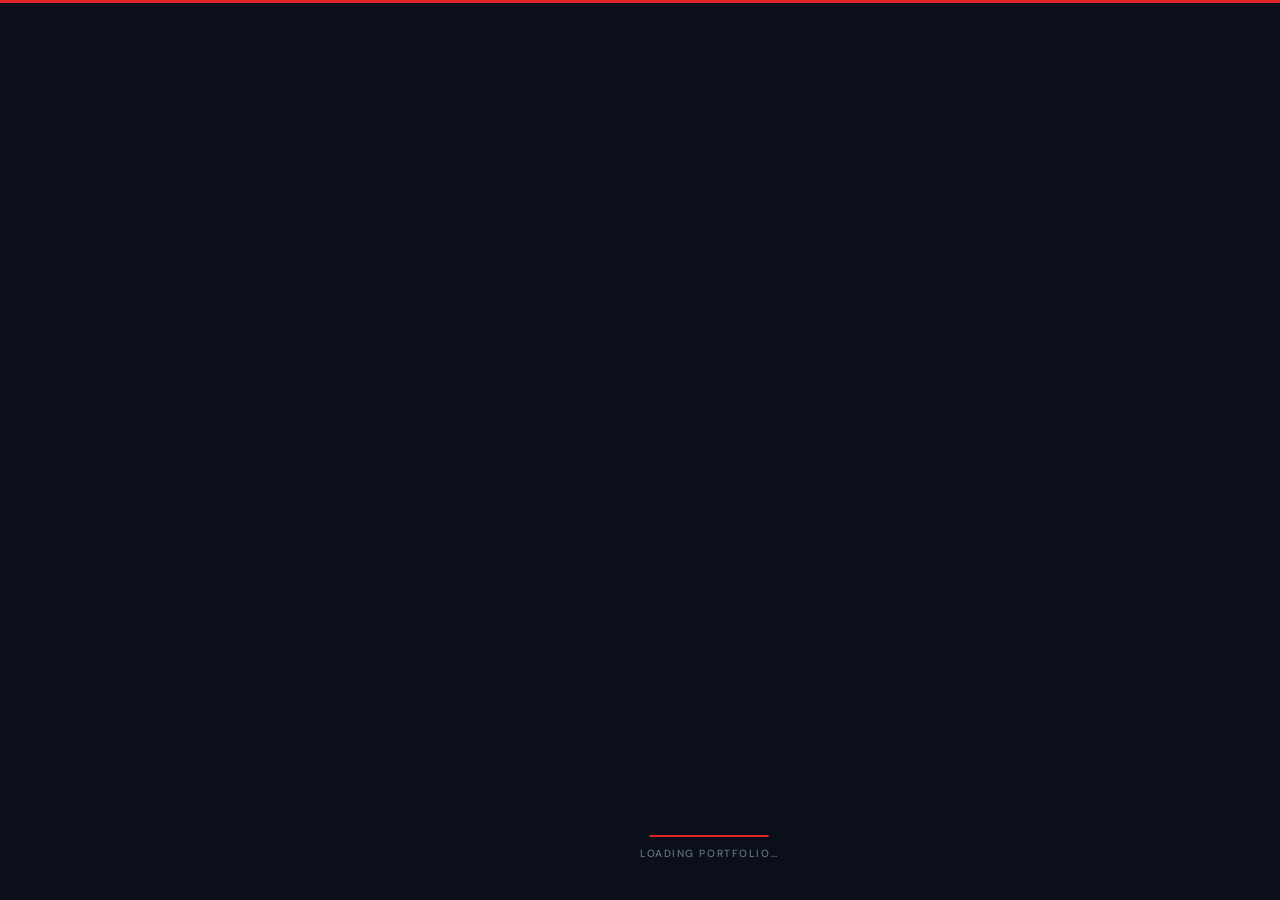
==== commit 08443400: "added splash screen" ====
--- a/index.html
+++ b/index.html
@@ -1,193 +1,145 @@
 <!DOCTYPE html>
 <html lang="en">
 <head>
-<meta charset="UTF-8" />
-<meta name="viewport" content="width=device-width, initial-scale=1.0"/>
+  <meta charset="UTF-8" />
+  <meta name="viewport" content="width=device-width, initial-scale=1.0" />
+  <title>Alfonse Otieno — Developer & Builder</title>
+  <meta name="description" content="Portfolio of Alfonse Otieno — a web developer building real-world projects." />
+  <link rel="icon" type="image/png" href="https://alfonseotieno.github.io/favicon.png" />
+  <link rel="preconnect" href="https://fonts.googleapis.com" />
+  <link rel="preconnect" href="https://fonts.gstatic.com" crossorigin />
+  <link href="https://fonts.googleapis.com/css2?family=DM+Serif+Display:ital@0;1&family=DM+Sans:wght@300;400;500;600&display=swap" rel="stylesheet" />
+  <style>
+    *, *::before, *::after { box-sizing: border-box; margin: 0; padding: 0; }
+    :root {
+      --bg: #0B0F19;
+      --accent: #DC2626;
+      --accent-glow: rgba(220,38,38,0.3);
+      --muted: #64748B;
+      --border: #1F2937;
+    }
+    html, body {
+      height: 100%;
+      background: var(--bg);
+      font-family: 'DM Sans', sans-serif;
+      overflow: hidden;
+    }
 
-<!-- Primary SEO -->
-<meta name="description" content="Portfolio of Alfonse Otieno — a web developer building real-world projects and documenting the journey of learning coding, discipline, and systems thinking.">
-<meta name="keywords" content="Alfonse Otieno, developer portfolio, learn coding, beginner developer, web development projects, JavaScript, HTML, CSS">
-<meta name="author" content="Alfonse Otieno">
-<meta name="robots" content="index, follow">
+    /* ── RED TOP BAR sweeps in ── */
+    .top-bar {
+      position: fixed; top: 0; left: 0; right: 0; height: 3px;
+      background: var(--accent); z-index: 10;
+      transform-origin: left;
+      animation: topbar 0.9s cubic-bezier(0.16,1,0.3,1) 0.1s both;
+    }
+    @keyframes topbar { from { transform: scaleX(0); } to { transform: scaleX(1); } }
 
-<link rel="canonical" href="https://alfonseotieno.github.io/">
+    /* ── CENTRE STAGE ── */
+    .stage {
+      min-height: 100vh;
+      display: flex; flex-direction: column;
+      align-items: center; justify-content: center;
+      text-align: center; padding: 2rem;
+      animation: fadeOut 0.5s ease 2.4s both;
+    }
 
-<!-- Open Graph -->
-<meta property="og:type" content="website">
-<meta property="og:title" content="Alfonse Otieno — Developer & Builder">
-<meta property="og:description" content="I build projects and document how I’m learning coding, discipline, and systems thinking.">
-<meta property="og:url" content="https://alfonseotieno.github.io/">
-<meta property="og:image" content="https://alfonseotieno.github.io/a_digital_promotional_graphic_features_alfonse_oti.png?v=2">
-<meta property="og:image:width" content="1200">
-<meta property="og:image:height" content="630">
-<meta property="og:site_name" content="Alfonse Otieno Portfolio">
-<meta property="og:locale" content="en_US">
+    /* ── EYEBROW ── */
+    .eyebrow {
+      display: inline-flex; align-items: center; gap: 0.6rem;
+      font-size: 0.7rem; font-weight: 600;
+      letter-spacing: 0.2em; text-transform: uppercase;
+      color: var(--accent); margin-bottom: 1.5rem;
+      opacity: 0; animation: fadeUp 0.6s ease 0.3s both;
+    }
+    .eyebrow::before, .eyebrow::after {
+      content: ''; display: block;
+      width: 24px; height: 1px;
+      background: var(--accent); opacity: 0.7;
+    }
 
-<!-- Twitter Card -->
-<meta name="twitter:card" content="summary_large_image">
-<meta name="twitter:title" content="Alfonse Otieno — Developer Portfolio">
-<meta name="twitter:description" content="Projects, progress, and lessons from learning to code.">
-<meta name="twitter:image" content="https://alfonseotieno.github.io/a_digital_promotional_graphic_features_alfonse_oti.png?v=2">
-<meta name="twitter:creator" content="@alfonseotieno">
-<meta name="twitter:site" content="@alfonseotieno">
+    /* ── HEADLINE ── */
+    .headline {
+      font-family: 'DM Serif Display', serif;
+      font-size: clamp(2.2rem, 7vw, 4.5rem);
+      line-height: 1.1; color: #F1F5F9;
+      margin-bottom: 1.25rem; max-width: 700px;
+      opacity: 0; animation: fadeUp 0.7s ease 0.55s both;
+    }
+    .headline em { font-style: italic; color: var(--accent); }
 
-<!-- Favicon -->
-<link rel="icon" type="image/png" href="https://alfonseotieno.github.io/favicon.png">
-<link rel="apple-touch-icon" href="https://alfonseotieno.github.io/favicon.png">
+    /* ── SUBLINE ── */
+    .subline {
+      font-size: clamp(0.9rem, 2vw, 1.05rem);
+      color: var(--muted); max-width: 400px; line-height: 1.75;
+      opacity: 0; animation: fadeUp 0.7s ease 0.8s both;
+    }
 
-<!-- Theme color (browser UI on mobile) -->
-<meta name="theme-color" content="#DC2626">
+    /* ── PROGRESS BAR (loading feel) ── */
+    .loader-wrap {
+      position: fixed; bottom: 2.5rem; left: 50%; transform: translateX(-50%);
+      display: flex; flex-direction: column; align-items: center; gap: 0.65rem;
+      opacity: 0; animation: fadeUp 0.6s ease 1.1s both;
+    }
+    .loader-track {
+      width: 120px; height: 2px;
+      background: var(--border); border-radius: 2px; overflow: hidden;
+    }
+    .loader-fill {
+      height: 100%; background: var(--accent); border-radius: 2px;
+      animation: load 1.6s cubic-bezier(0.4, 0, 0.2, 1) 1.1s both;
+    }
+    @keyframes load { from { width: 0%; } to { width: 100%; } }
+    .loader-label {
+      font-size: 0.65rem; font-weight: 500;
+      letter-spacing: 0.15em; text-transform: uppercase;
+      color: var(--muted);
+    }
 
-<title>Alfonse Otieno — Web Developer Portfolio | Projects, Articles & Progress</title>
+    /* ── SHARED ANIMATIONS ── */
+    @keyframes fadeUp {
+      from { opacity: 0; transform: translateY(16px); }
+      to   { opacity: 1; transform: translateY(0); }
+    }
+    @keyframes fadeOut {
+      from { opacity: 1; }
+      to   { opacity: 0; pointer-events: none; }
+    }
 
-<!-- Fonts & Styles -->
-<link rel="preconnect" href="https://fonts.googleapis.com">
-<link rel="preconnect" href="https://fonts.gstatic.com" crossorigin>
-<link href="https://fonts.googleapis.com/css2?family=DM+Serif+Display:ital@0;1&family=DM+Sans:wght@300;400;500;600&display=swap" rel="stylesheet">
-<link rel="stylesheet" href="../css/style.css">
-
-<!-- Structured Data -->
-<script type="application/ld+json">
-{
-  "@context": "https://schema.org",
-  "@type": "Person",
-  "name": "Alfonse Otieno",
-  "url": "https://alfonseotieno.github.io/",
-  "jobTitle": "Web Developer",
-  "sameAs": [
-    "https://alfonseotieno.substack.com"
-  ],
-  "description": "Web developer building projects and documenting learning in coding, discipline, and systems thinking."
-}
-</script>
+    /* ── RESPONSIVE ── */
+    @media (max-width: 480px) {
+      .headline { font-size: clamp(1.9rem, 9vw, 2.6rem); }
+      .eyebrow::before, .eyebrow::after { width: 16px; }
+    }
+  </style>
 </head>
 <body>
 
-<!-- NAV -->
-<nav>
-  <div class="nav-inner">
-    <a class="nav-logo" href="index.html">Alfonse Otieno</a>
-    <ul class="nav-links">
-      <li><a href="index.html">Home</a></li>
-      <li><a href="articles.html">Articles</a></li>
-      <li><a href="quotes.html">Quotes</a></li>
-      <li><a href="progress.html">Progress</a></li>
-      <li><a href="projects.html">Projects</a></li>
-      <li><a href="about.html">About</a></li>
-      <li><a href="contact.html">Contact</a></li>
-    </ul>
-    <div style="display:flex;align-items:center;gap:0.75rem;">
-      <button class="theme-toggle" title="Toggle theme" aria-label="Toggle theme">
-        <span id="theme-icon">🌙</span>
-      </button>
-      <button class="hamburger" aria-label="Menu">
-        <span></span><span></span><span></span>
-      </button>
+  <div class="top-bar"></div>
+
+  <main class="stage">
+    <span class="eyebrow">Alfonse Otieno</span>
+    <h1 class="headline">
+      Building things that<br />
+      <em>work, matter,</em> and last.
+    </h1>
+    <p class="subline">
+      Developer · Writer · Self-directed learner
+    </p>
+  </main>
+
+  <div class="loader-wrap">
+    <div class="loader-track">
+      <div class="loader-fill"></div>
     </div>
+    <span class="loader-label">Loading portfolio…</span>
   </div>
-</nav>
-<div class="mobile-menu" id="mobile-menu">
-  <a href="index.html">Home</a>
-  <a href="articles.html">Articles</a>
-  <a href="quotes.html">Quotes</a>
-  <a href="progress.html">Progress</a>
-  <a href="projects.html">Projects</a>
-  <a href="about.html">About</a>
-  <a href="contact.html">Contact</a>
-</div>
 
-<!-- HERO -->
-<section class="hero">
-  <div class="container">
-    <div class="hero-inner">
-      <div class="hero-text">
-        <span class="hero-eyebrow">Developer · Writer · Builder</span>
-        <h1 class="hero-headline">I build and document systems for growth in code, writing, and discipline.</h1>
-        <p class="hero-subtext">Developer in progress. I create projects and share what I learn along the way.</p>
-        <div class="hero-buttons">
-          <a href="contact.html" class="btn btn-primary">Contact Me</a>
-          <a href="projects.html" class="btn btn-secondary">View Projects</a>
-        </div>
-      </div>
-      <div class="hero-image-wrap">
-        <img src="../assets/alfonse.png" alt="Alfonse Otieno" />
-      </div>
-    </div>
-  </div>
-</section>
+  <script>
+    // Redirect after splash — 2.9s gives animations time to complete
+    setTimeout(function () {
+      window.location.replace("html/index.html");
+    }, 2900);
+  </script>
 
-<!-- FEATURED PROJECT — auto-populated from projects.js PROJECTS[0] -->
-<section class="section" style="background:var(--card-bg);border-top:1px solid var(--border);border-bottom:1px solid var(--border);">
-  <div class="container">
-    <p class="featured-label">Featured Project</p>
-    <div id="featured-project-slot">
-      <!-- Automatically filled by projects.js — no manual updates needed.
-           To change the featured project: move it to the TOP of the PROJECTS
-           array in projects.js. This section updates itself. -->
-    </div>
-  </div>
-</section>
-
-<!-- LATEST ARTICLE — auto-populated from articles.js ARTICLES[0] -->
-<section class="section">
-  <div class="container">
-    <h2 class="section-title">Latest Article</h2>
-    <div class="divider"></div>
-    <div id="latest-article-slot">
-      <!-- Automatically filled by articles.js — no manual updates needed.
-           To update: add your new article to the TOP of the ARTICLES array
-           in articles.js. This section updates itself. -->
-    </div>
-  </div>
-</section>
-
-<!-- EXPLORE MORE -->
-<section class="section" style="padding-top:0;">
-  <div class="container">
-    <h2 class="section-title">Explore More</h2>
-    <div class="divider"></div>
-    <div class="explore-grid">
-      <div class="explore-card">
-        <div class="icon">⚙️</div>
-        <h3>Projects</h3>
-        <p>Explore my projects — websites and tools I've built while learning to code.</p>
-        <a href="projects.html" class="btn btn-secondary">View More Projects</a>
-      </div>
-      <div class="explore-card">
-        <div class="icon">✍️</div>
-        <h3>Articles</h3>
-        <p>Read more of my writing on growth, discipline, coding, and systems thinking.</p>
-        <a href="articles.html" class="btn btn-secondary">Read More Articles</a>
-      </div>
-    </div>
-  </div>
-</section>
-
-<!-- SUBSTACK CTA -->
-<section class="substack-section">
-  <div class="substack-inner">
-    <h2>I write regularly about growth, coding, and discipline.</h2>
-    <p>Lessons from books, projects, and deliberate self-experimentation — published on Substack.</p>
-    <a href="https://alfonseotieno.substack.com" target="_blank" rel="noopener" class="btn btn-primary">Subscribe on Substack</a>
-  </div>
-</section>
-
-<!-- FINAL CTA -->
-<section class="section final-cta">
-  <div class="container">
-    <h2>Interested in working together or connecting?</h2>
-    <p>I'm open to collaboration, projects, and conversations aligned with growth and building.</p>
-    <a href="contact.html" class="btn btn-primary">Contact Me</a>
-  </div>
-</section>
-
-<footer>
-  <div class="container">
-    <p>© 2026 Alfonse Otieno. All rights reserved.</p>
-  </div>
-</footer>
-
-<script src="../js/main.js"></script>
-<script src="../js/articles.js"></script>
-<script src="../js/projects.js"></script>
+</body>
 </html>
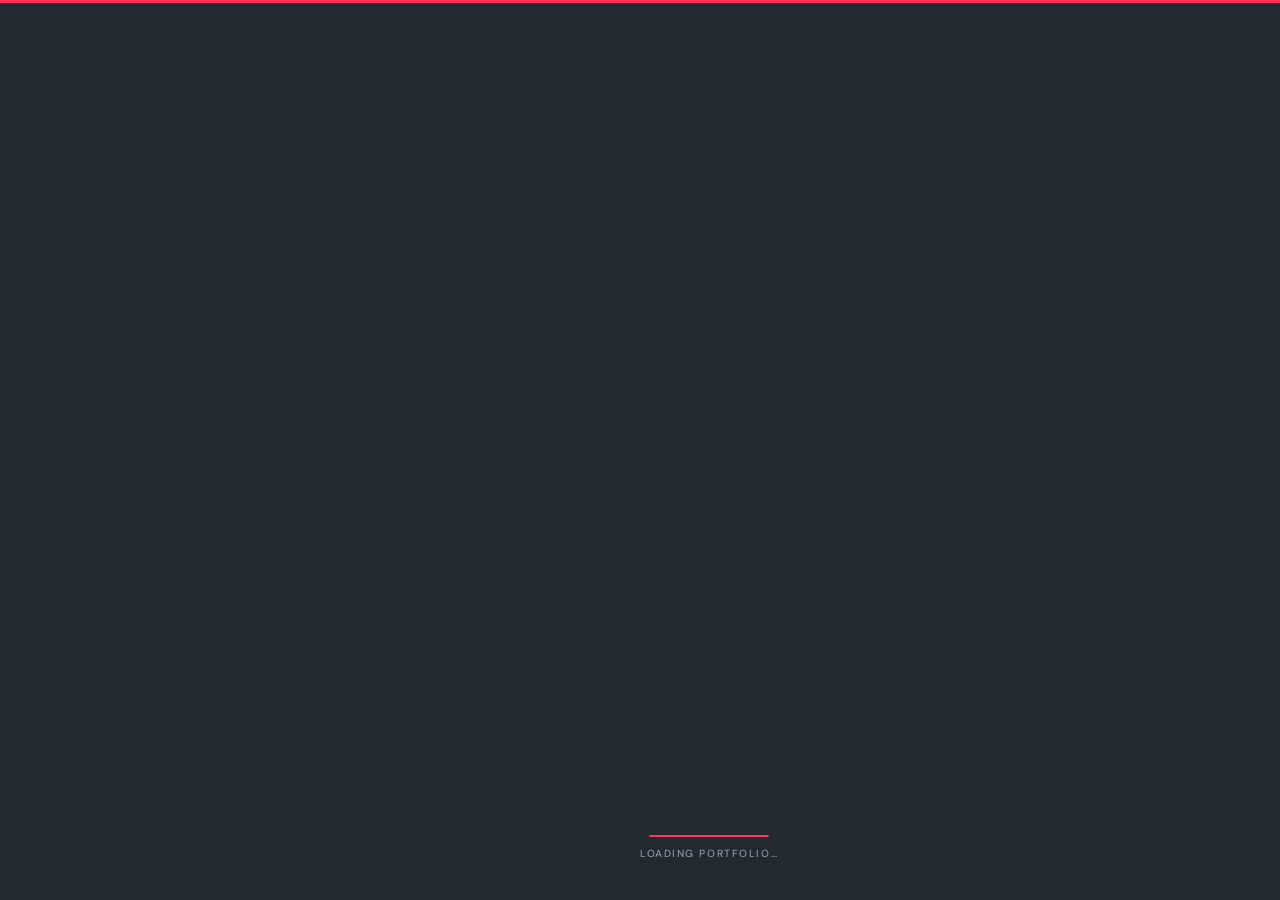
==== commit 406c26e4: "update" ====
--- a/index.html
+++ b/index.html
@@ -1,145 +1,129 @@
-<!DOCTYPE html>
-<html lang="en">
-<head>
-  <meta charset="UTF-8" />
-  <meta name="viewport" content="width=device-width, initial-scale=1.0" />
-  <title>Alfonse Otieno — Developer & Builder</title>
-  <meta name="description" content="Portfolio of Alfonse Otieno — a web developer building real-world projects." />
-  <link rel="icon" type="image/png" href="https://alfonseotieno.github.io/favicon.png" />
-  <link rel="preconnect" href="https://fonts.googleapis.com" />
-  <link rel="preconnect" href="https://fonts.gstatic.com" crossorigin />
-  <link href="https://fonts.googleapis.com/css2?family=DM+Serif+Display:ital@0;1&family=DM+Sans:wght@300;400;500;600&display=swap" rel="stylesheet" />
-  <style>
-    *, *::before, *::after { box-sizing: border-box; margin: 0; padding: 0; }
-    :root {
-      --bg: #0B0F19;
-      --accent: #DC2626;
-      --accent-glow: rgba(220,38,38,0.3);
-      --muted: #64748B;
-      --border: #1F2937;
-    }
-    html, body {
-      height: 100%;
-      background: var(--bg);
-      font-family: 'DM Sans', sans-serif;
-      overflow: hidden;
-    }
-
-    /* ── RED TOP BAR sweeps in ── */
-    .top-bar {
-      position: fixed; top: 0; left: 0; right: 0; height: 3px;
-      background: var(--accent); z-index: 10;
-      transform-origin: left;
-      animation: topbar 0.9s cubic-bezier(0.16,1,0.3,1) 0.1s both;
-    }
-    @keyframes topbar { from { transform: scaleX(0); } to { transform: scaleX(1); } }
-
-    /* ── CENTRE STAGE ── */
-    .stage {
-      min-height: 100vh;
-      display: flex; flex-direction: column;
-      align-items: center; justify-content: center;
-      text-align: center; padding: 2rem;
-      animation: fadeOut 0.5s ease 2.4s both;
-    }
-
-    /* ── EYEBROW ── */
-    .eyebrow {
-      display: inline-flex; align-items: center; gap: 0.6rem;
-      font-size: 0.7rem; font-weight: 600;
-      letter-spacing: 0.2em; text-transform: uppercase;
-      color: var(--accent); margin-bottom: 1.5rem;
-      opacity: 0; animation: fadeUp 0.6s ease 0.3s both;
-    }
-    .eyebrow::before, .eyebrow::after {
-      content: ''; display: block;
-      width: 24px; height: 1px;
-      background: var(--accent); opacity: 0.7;
-    }
-
-    /* ── HEADLINE ── */
-    .headline {
-      font-family: 'DM Serif Display', serif;
-      font-size: clamp(2.2rem, 7vw, 4.5rem);
-      line-height: 1.1; color: #F1F5F9;
-      margin-bottom: 1.25rem; max-width: 700px;
-      opacity: 0; animation: fadeUp 0.7s ease 0.55s both;
-    }
-    .headline em { font-style: italic; color: var(--accent); }
-
-    /* ── SUBLINE ── */
-    .subline {
-      font-size: clamp(0.9rem, 2vw, 1.05rem);
-      color: var(--muted); max-width: 400px; line-height: 1.75;
-      opacity: 0; animation: fadeUp 0.7s ease 0.8s both;
-    }
-
-    /* ── PROGRESS BAR (loading feel) ── */
-    .loader-wrap {
-      position: fixed; bottom: 2.5rem; left: 50%; transform: translateX(-50%);
-      display: flex; flex-direction: column; align-items: center; gap: 0.65rem;
-      opacity: 0; animation: fadeUp 0.6s ease 1.1s both;
-    }
-    .loader-track {
-      width: 120px; height: 2px;
-      background: var(--border); border-radius: 2px; overflow: hidden;
-    }
-    .loader-fill {
-      height: 100%; background: var(--accent); border-radius: 2px;
-      animation: load 1.6s cubic-bezier(0.4, 0, 0.2, 1) 1.1s both;
-    }
-    @keyframes load { from { width: 0%; } to { width: 100%; } }
-    .loader-label {
-      font-size: 0.65rem; font-weight: 500;
-      letter-spacing: 0.15em; text-transform: uppercase;
-      color: var(--muted);
-    }
-
-    /* ── SHARED ANIMATIONS ── */
-    @keyframes fadeUp {
-      from { opacity: 0; transform: translateY(16px); }
-      to   { opacity: 1; transform: translateY(0); }
-    }
-    @keyframes fadeOut {
-      from { opacity: 1; }
-      to   { opacity: 0; pointer-events: none; }
-    }
-
-    /* ── RESPONSIVE ── */
-    @media (max-width: 480px) {
-      .headline { font-size: clamp(1.9rem, 9vw, 2.6rem); }
-      .eyebrow::before, .eyebrow::after { width: 16px; }
-    }
-  </style>
-</head>
-<body>
-
-  <div class="top-bar"></div>
-
-  <main class="stage">
-    <span class="eyebrow">Alfonse Otieno</span>
-    <h1 class="headline">
-      Building things that<br />
-      <em>work, matter,</em> and last.
-    </h1>
-    <p class="subline">
-      Developer · Writer · Self-directed learner
-    </p>
-  </main>
-
-  <div class="loader-wrap">
-    <div class="loader-track">
-      <div class="loader-fill"></div>
-    </div>
-    <span class="loader-label">Loading portfolio…</span>
-  </div>
-
-  <script>
-    // Redirect after splash — 2.9s gives animations time to complete
-    setTimeout(function () {
-      window.location.replace("html/index.html");
-    }, 2900);
-  </script>
-
-</body>
-</html>
+<!DOCTYPE html>
+<html lang="en">
+<head>
+  <meta charset="UTF-8" />
+  <meta name="viewport" content="width=device-width, initial-scale=1.0" />
+  <title>Alfonse Otieno</title>
+  <meta name="description" content="Alfonse Otieno — Thinker. Builder. Writer. A lifetime portfolio." />
+  <link rel="icon" type="image/png" href="https://alfonseotieno.github.io/favicon.png" />
+  <link rel="preconnect" href="https://fonts.googleapis.com" />
+  <link rel="preconnect" href="https://fonts.gstatic.com" crossorigin />
+  <link href="https://fonts.googleapis.com/css2?family=DM+Serif+Display:ital@0;1&family=DM+Sans:wght@300;400;500;600&display=swap" rel="stylesheet" />
+  <style>
+    *, *::before, *::after { box-sizing: border-box; margin: 0; padding: 0; }
+    :root {
+      --bg:     #232931;
+      --accent: #F73859;
+      --gold:   #F1D18A;
+      --muted:  #8B96A5;
+      --border: #2D3441;
+    }
+    html, body {
+      height: 100%;
+      background: var(--bg);
+      font-family: 'DM Sans', sans-serif;
+      overflow: hidden;
+    }
+    .top-bar {
+      position: fixed; top: 0; left: 0; right: 0; height: 3px;
+      background: var(--accent); z-index: 10;
+      transform-origin: left;
+      animation: topbar 0.9s cubic-bezier(0.16,1,0.3,1) 0.1s both;
+    }
+    @keyframes topbar { from { transform: scaleX(0); } to { transform: scaleX(1); } }
+
+    .stage {
+      min-height: 100vh;
+      display: flex; flex-direction: column;
+      align-items: center; justify-content: center;
+      text-align: center; padding: 2rem;
+      animation: fadeOut 0.5s ease 2.4s both;
+    }
+    .eyebrow {
+      display: inline-flex; align-items: center; gap: 0.6rem;
+      font-size: 0.7rem; font-weight: 600;
+      letter-spacing: 0.2em; text-transform: uppercase;
+      color: var(--gold); margin-bottom: 1.5rem;
+      opacity: 0; animation: fadeUp 0.6s ease 0.3s both;
+    }
+    .eyebrow::before, .eyebrow::after {
+      content: ''; display: block;
+      width: 24px; height: 1px;
+      background: var(--gold); opacity: 0.6;
+    }
+    .headline {
+      font-family: 'DM Serif Display', serif;
+      font-size: clamp(2.2rem, 7vw, 4.5rem);
+      line-height: 1.1; color: #EDEDED;
+      margin-bottom: 1.25rem; max-width: 700px;
+      opacity: 0; animation: fadeUp 0.7s ease 0.55s both;
+    }
+    .headline em { font-style: italic; color: var(--accent); }
+    .subline {
+      font-size: clamp(0.9rem, 2vw, 1.1rem);
+      color: var(--muted); max-width: 400px; line-height: 1.75;
+      opacity: 0; animation: fadeUp 0.7s ease 0.8s both;
+    }
+    .loader-wrap {
+      position: fixed; bottom: 2.5rem; left: 50%; transform: translateX(-50%);
+      display: flex; flex-direction: column; align-items: center; gap: 0.65rem;
+      opacity: 0; animation: fadeUp 0.6s ease 1.1s both;
+    }
+    .loader-track {
+      width: 120px; height: 2px;
+      background: var(--border); border-radius: 2px; overflow: hidden;
+    }
+    .loader-fill {
+      height: 100%; background: var(--accent); border-radius: 2px;
+      animation: load 1.6s cubic-bezier(0.4, 0, 0.2, 1) 1.1s both;
+    }
+    @keyframes load { from { width: 0%; } to { width: 100%; } }
+    .loader-label {
+      font-size: 0.65rem; font-weight: 500;
+      letter-spacing: 0.15em; text-transform: uppercase;
+      color: var(--muted);
+    }
+    @keyframes fadeUp {
+      from { opacity: 0; transform: translateY(16px); }
+      to   { opacity: 1; transform: translateY(0); }
+    }
+    @keyframes fadeOut {
+      from { opacity: 1; }
+      to   { opacity: 0; pointer-events: none; }
+    }
+    @media (max-width: 480px) {
+      .headline { font-size: clamp(1.9rem, 9vw, 2.6rem); }
+      .eyebrow::before, .eyebrow::after { width: 16px; }
+    }
+  </style>
+</head>
+<body>
+
+  <div class="top-bar"></div>
+
+  <main class="stage">
+    <span class="eyebrow">Alfonse Otieno</span>
+    <h1 class="headline">
+      A lifetime of<br />
+      <em>thinking, building,</em> and writing.
+    </h1>
+    <p class="subline">
+      Thinker &middot; Builder &middot; Writer
+    </p>
+  </main>
+
+  <div class="loader-wrap">
+    <div class="loader-track">
+      <div class="loader-fill"></div>
+    </div>
+    <span class="loader-label">Loading portfolio&hellip;</span>
+  </div>
+
+  <script>
+    setTimeout(function () {
+      window.location.replace("html/index.html");
+    }, 2900);
+  </script>
+
+</body>
+</html>
